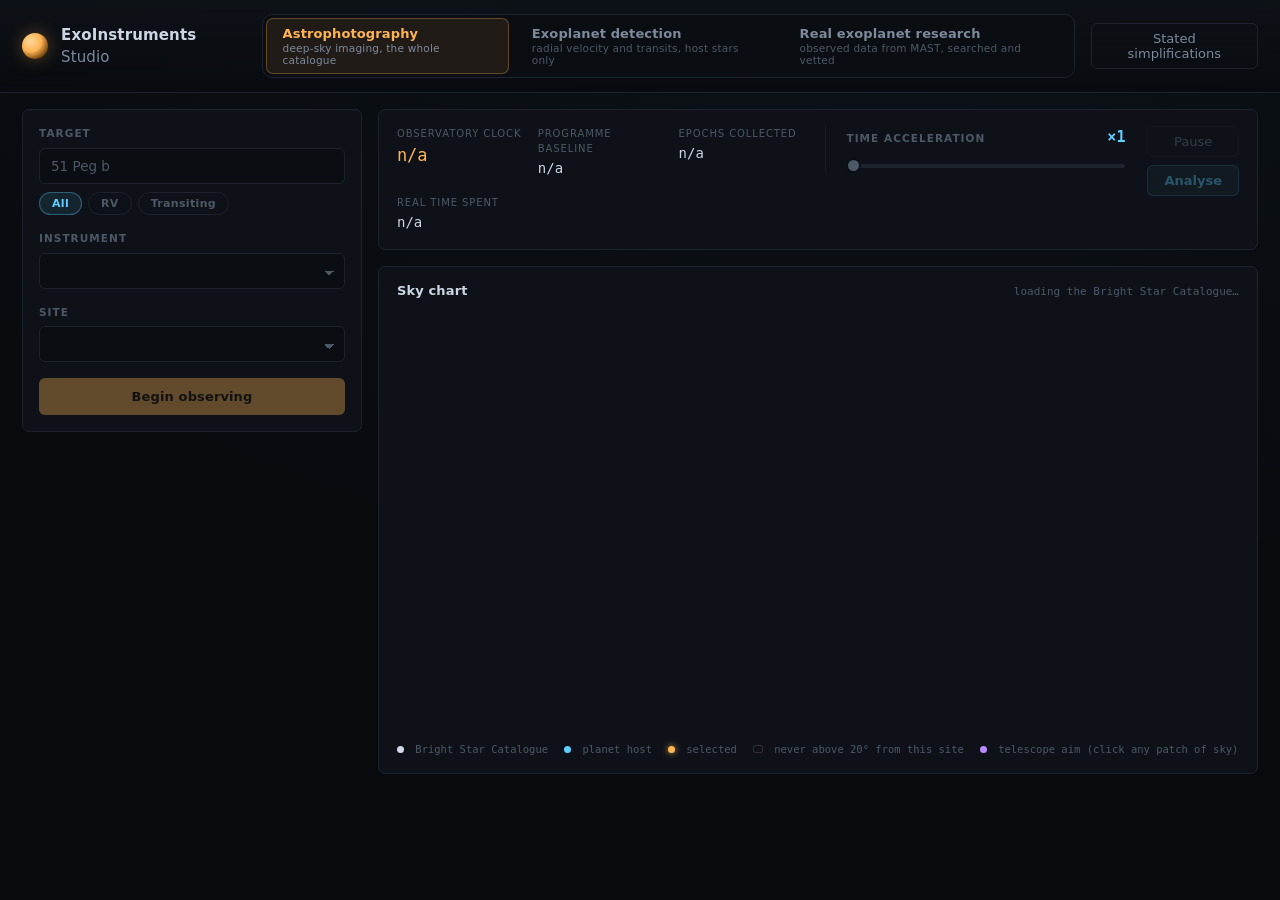
==== web/index.html @ 42507a97 "Let a person just look at a star, in two seconds, without searching it Looking at a light curve and " ====
<!doctype html>
<html lang="en">
<head>
<meta charset="utf-8">
<meta name="viewport" content="width=device-width, initial-scale=1">
<title>ExoInstruments Studio</title>
<link rel="stylesheet" href="style.css">
<link rel="icon" href="data:image/svg+xml,<svg xmlns='http://www.w3.org/2000/svg' viewBox='0 0 32 32'><text y='26' font-size='26'>🔭</text></svg>">
</head>
<body>

<header class="topbar">
  <div class="brand">
    <span class="mark"></span>
    <div>
      <h1>ExoInstruments <em>Studio</em></h1>
    </div>
  </div>
  <!-- The two things this studio does, promoted from an optgroup in a dropdown to the first
       choice on the page. They are not two views of one instrument list: they take different
       instruments, ask different questions of the sky, and want different things drawn on the
       map. Astrophotography is the landing mode. -->
  <nav class="modes" id="modeBar" role="tablist" aria-label="Studio mode">
    <button class="mode on" id="modeAstro" role="tab" aria-selected="true" data-mode="astro">
      <span class="mode-name">Astrophotography</span>
      <span class="mode-sub">deep-sky imaging, the whole catalogue</span>
    </button>
    <button class="mode" id="modeExo" role="tab" aria-selected="false" data-mode="exo">
      <span class="mode-name">Exoplanet detection</span>
      <span class="mode-sub">radial velocity and transits, host stars only</span>
    </button>
    <!-- THE ONE MODE THAT IS NOT A SIMULATION. The other two compute frames and curves from
         catalogue parameters; this one fetches what a telescope actually recorded and searches
         it. Nothing here is generated. -->
    <button class="mode" id="modeResearch" role="tab" aria-selected="false" data-mode="research">
      <span class="mode-name">Real exoplanet research</span>
      <span class="mode-sub">observed data from MAST, searched and vetted</span>
    </button>
  </nav>

  <button class="ghost" id="notesToggle">Stated simplifications</button>
</header>

<div id="notes" class="notes" hidden>
  <p class="notes-head">What this model does not claim</p>
  <ul id="notesList"></ul>
</div>

<main>

  <!-- ============================ setup column ============================ -->
  <aside class="panel setup">

    <section class="block">
      <label class="lbl" for="search">Target</label>
      <div class="searchwrap">
        <input id="search" type="search" placeholder="51 Peg b" autocomplete="off" spellcheck="false">
      </div>
      <div class="chips" id="targetChips" role="group" aria-label="Filter targets">
        <button class="chip on" data-filter="all">All</button>
        <button class="chip" data-filter="rv">RV</button>
        <button class="chip" data-filter="transit">Transiting</button>
      </div>
      <ul id="results" class="results"></ul>
      <p class="hint" id="resultCount"></p>
    </section>

    <section class="block" id="targetCard" hidden>
      <div class="tcard">
        <div class="tcard-head">
          <h2 id="tName">n/a</h2>
          <span class="pill" id="tStatus"></span>
        </div>
        <p class="tcard-sub" id="tSub"></p>
        <dl class="kv" id="tFacts"></dl>
      </div>
    </section>

    <section class="block">
      <label class="lbl" for="instrument">Instrument</label>
      <select id="instrument"></select>
      <p class="hint" id="instrumentHint"></p>
    </section>

    <section class="block" id="siteBlock">
      <label class="lbl" for="site">Site</label>
      <select id="site"></select>
    </section>

    <!-- The orbital half's answer to the site picker. It is a control panel rather than a list
         because an orbit is not one: every element below changes something visible in the frame,
         and the derived line under them says what. See Engine/Simulation/OrbitalPlatforms.cs. -->
    <section class="block spacecraft" id="spacecraftBlock" hidden>
      <div class="coolhead">
        <label class="lbl">Spacecraft</label>
        <output class="mono coolval" id="scName">n/a</output>
      </div>
      <div class="capgrid">
        <label>Altitude km<input id="scAlt" type="number" min="160" max="36000" step="5"></label>
        <label>Inclination °<input id="scInc" type="number" min="0" max="180" step="0.01"></label>
        <label>Node RA °<input id="scRaan" type="number" step="1"></label>
        <label>Phase °<input id="scPhase" type="number" step="1"></label>
      </div>
      <p class="hint mono" id="scDerived"></p>
      <p class="hint dim" id="scConstraints"></p>
      <p class="hint dim" id="scNote"></p>
    </section>

    <!-- RESEARCH SETUP. In the same column as the other two modes, because it is the same kind
         of thing: what to point at, and with what settings. The difference is only that the
         observation already happened and belongs to somebody else. -->
    <section class="block" id="rsSetup" hidden>
      <label class="lbl" for="rsLabel">Target</label>
      <div class="searchwrap">
        <input id="rsLabel" type="search" placeholder="a name for your record, e.g. WASP-18"
               autocomplete="off" spellcheck="false">
      </div>
      <div class="capgrid">
        <label>RA °<input id="rsRa" type="number" step="0.0001" placeholder="24.354"></label>
        <label>Dec °<input id="rsDec" type="number" step="0.0001" placeholder="-45.678"></label>
      </div>
      <p class="hint" id="rsTargetHint">Any position TESS observed at two minute cadence.</p>
      <div class="chips" id="rsPresets" role="group" aria-label="Load a preset">
        <button class="chip" data-preset="known">A known planet</button>
        <button class="chip" data-preset="long">Long period regime</button>
      </div>
    </section>

    <section class="block" id="rsSearchBlock" hidden>
      <label class="lbl">Search</label>
      <div class="capgrid">
        <label>Min period d<input id="rsMinP" type="number" step="0.1" value="0.5"></label>
        <label>Max period d<input id="rsMaxP" type="number" step="0.1" value="12"></label>
        <label>Detrend d<input id="rsWindow" type="number" step="0.05" value="0.75"></label>
        <label>SNR floor<input id="rsSnr" type="number" step="0.5" value="8"></label>
      </div>
      <p class="hint dim" id="rsSearchHint">
        The detrend window must stay well above any credible transit or it removes the signal.
      </p>
    </section>

    <!-- SWEEPING A FIELD is what actually finds something. One star at a time will not: the odds
         on any given star are small and the work is getting through enough of them, which is what
         the people who find these things actually do. -->
    <section class="block" id="rsSweepBlock" hidden>
      <label class="lbl">Or sweep a whole field</label>
      <div class="capgrid">
        <label>Radius °<input id="rsSwRadius" type="number" step="0.05" value="0.3"></label>
        <label>Min sectors<input id="rsSwSectors" type="number" step="1" value="10"></label>
        <label>Max stars<input id="rsSwLimit" type="number" step="5" value="40"></label>
      </div>
      <div class="chips" id="rsFieldPresets" role="group" aria-label="Good hunting fields">
        <button class="chip" data-field="cvz-south">Southern viewing zone</button>
        <button class="chip" data-field="cvz-north">Northern viewing zone</button>
      </div>
      <p class="hint dim" id="rsSweepHint">
        The continuous viewing zones are observed sector after sector, so a long period transit
        that shows once has somewhere to show. Most stars return nothing; that is the job.
      </p>
      <button id="rsSweep" class="primary">Sweep this field</button>
      <div id="rsSweepProgress" class="rsProgress" hidden></div>
    </section>

    <button id="rsRun" class="primary" hidden>Search real data</button>
    <p class="err" id="rsError" hidden></p>

    <button id="observe" class="primary" disabled>Begin observing</button>
    <p class="err" id="startError" hidden></p>

    <section class="block capturesetup" id="captureSetup" hidden>
      <label class="lbl">Astrograph capture</label>
      <div class="capgrid">
        <label>RA °<input id="capRa" type="number" step="0.0001" value="202.4696"></label>
        <label>Dec °<input id="capDec" type="number" step="0.0001" value="47.1952"></label>
        <label>Filter<select id="capFilter"></select></label>
        <label>Exposure s<input id="capExp" type="number" min="0.1" max="3600" step="1" value="60"></label>
        <label>Binning<select id="capBin">
          <option>1</option><option>2</option><option selected>4</option><option>8</option>
        </select></label>
        <label class="capcheck" id="trackWrap"><input id="capTrack" type="checkbox" checked> tracking mount</label>
      </div>
      <div class="coolrow" id="coolRow" hidden>
        <div class="coolhead">
          <label class="lbl" for="capTemp">Detector cooling</label>
          <output class="mono coolval" id="capTempOut">n/a</output>
        </div>
        <input id="capTemp" type="range" step="1">
        <p class="hint" id="coolHint"></p>
      </div>
      <div class="coolrow" id="zoomRow" hidden>
        <div class="coolhead">
          <label class="lbl" for="capZoom">Barlow</label>
          <output class="mono coolval" id="capZoomOut">n/a</output>
        </div>
        <input id="capZoom" type="range" min="1" max="4" step="0.05" value="1">
        <p class="hint" id="zoomHint"></p>
      </div>
      <button id="capture" class="primary">Capture</button>
      <p class="err" id="captureError" hidden></p>
    </section>
  </aside>

  <!-- ============================ run column ============================== -->
  <section class="run">

    <div class="panel clockbar" id="clockbar">
      <div class="clockmain">
        <div class="stat">
          <span class="stat-lbl">Observatory clock</span>
          <span class="stat-val big mono" id="clockDate">n/a</span>
        </div>
        <div class="stat">
          <span class="stat-lbl">Programme baseline</span>
          <span class="stat-val mono" id="baseline">n/a</span>
        </div>
        <div class="stat">
          <span class="stat-lbl">Epochs collected</span>
          <span class="stat-val mono" id="epochs">n/a</span>
        </div>
        <div class="stat">
          <span class="stat-lbl">Real time spent</span>
          <span class="stat-val mono" id="wall">n/a</span>
        </div>
      </div>

      <div class="warp">
        <div class="warp-head">
          <label class="lbl" for="warp">Time acceleration</label>
          <output class="warp-val mono" id="warpVal">×1</output>
        </div>
        <input id="warp" type="range" min="0" max="1000" value="0" disabled>
      </div>

      <div class="runctl">
        <button id="pause" class="ghost" disabled>Pause</button>
        <button id="analyse" class="accent" disabled>Analyse</button>
      </div>
    </div>

    <div class="panel chart" id="chartPanel">
      <div class="chart-head">
        <h3>Sky chart</h3>
        <span class="chart-note" id="chartNote">loading the Bright Star Catalogue…</span>
      </div>
      <div class="gaiabar" id="gaiaBar" hidden>
        <div class="gaiagroup">
          <label class="lbl">Magnitude</label>
          <div class="dualrange">
            <input id="magMin" type="range" min="-2" max="16" step="0.5" value="-2">
            <input id="magMax" type="range" min="-2" max="16" step="0.5" value="16">
          </div>
          <output class="mono gaiaout" id="magOut">V −2 to 16</output>
        </div>
        <div class="gaiagroup">
          <label class="lbl">Spectral class</label>
          <div class="chips" id="classChips"></div>
        </div>
        <span class="hint gaiastat mono" id="gaiaStat"></span>
      </div>
      <div class="skychart" id="skychart">
        <img id="gaiaLayer" alt="" hidden>
        <canvas id="chartStars"></canvas>
        <canvas id="chartOverlay"></canvas>
        <div class="chart-tip mono" id="chartTip" hidden></div>
        <div class="zoombadge mono" id="zoomBadge" hidden></div>
      </div>
      <div class="chart-legend mono">
        <span><i class="dot dot-star"></i> <span id="starLayerLabel">Bright Star Catalogue</span></span>
        <span id="hostKey"><i class="dot dot-host"></i> planet host</span>
        <span id="selKey"><i class="dot dot-sel"></i> selected</span>
        <span id="shadeKey"><i class="dot dot-shade"></i> never above 20° from this site</span>
        <span id="cvzKey" hidden><i class="dot dot-cvz"></i> continuous-viewing zone</span>
        <span><i class="dot dot-aim"></i> telescope aim (click any patch of sky)</span>
      </div>
    </div>

    <div class="panel chart" id="forecastPanel" hidden>
      <div class="chart-head">
        <h3>Observing forecast</h3>
        <span class="chart-note" id="forecastNote"></span>
      </div>
      <div class="fcwrap">
        <canvas id="forecast" data-h="380"></canvas>
        <div class="chart-tip mono" id="forecastTip" hidden></div>
      </div>
      <div class="fcrow">
        <span class="hint" id="forecastHint"></span>
        <span class="fcactions">
          <span class="fcscale" id="fcScale"></span>
          <button class="ghost" id="fcBest" hidden>Best window</button>
          <span class="pill fcstart" id="fcStartChip" hidden></span>
        </span>
      </div>
    </div>

    <!-- The orbital counterpart of the forecast, and a different shape because it answers a
         different question. A ground forecast is a continuous quantity over a night: how high,
         through how much air. In orbit a pointing is legal or it is not, so this is the run of
         yes/no over one revolution with the reason for each no. -->
    <div class="panel chart" id="orbitPanel" hidden>
      <div class="chart-head">
        <h3>Orbital visibility</h3>
        <span class="chart-note" id="orbitNote"></span>
      </div>
      <div class="orbitstrip" id="orbitStrip"></div>
      <div class="fcrow">
        <span class="hint" id="orbitHint"></span>
        <span class="orbitkey">
          <span><i class="ok"></i> observable</span>
          <span><i class="occ"></i> Earth</span>
          <span><i class="sun"></i> Sun</span>
          <span><i class="moon"></i> Moon</span>
        </span>
      </div>
    </div>

    <div class="panel sky" id="skyPanel" hidden>
      <div class="skystrip">
        <span class="skylight" id="skyLight"></span>
        <span class="skytext" id="skyText">n/a</span>
      </div>
      <div class="skynums mono">
        <span><i>alt</i> <b id="skyAlt">n/a</b></span>
        <span><i>airmass</i> <b id="skyX">n/a</b></span>
        <span><i>Sun</i> <b id="skySun">n/a</b></span>
        <span><i>moonlight</i> <b id="skyMoon">n/a</b></span>
      </div>
    </div>

    <div class="panel chart" id="capturePanel" hidden>
      <div class="chart-head">
        <h3 id="captureTitle">Astrograph frame</h3>
        <span class="chart-note" id="captureNote"></span>
      </div>
      <!-- The picture on this page has always been a display STRETCH, and the FITS is the data.
           That difference is the whole of "why does it look worse when I open it?", so it is a
           control rather than a footnote: the same stored pixels, shown between three different
           pairs of levels, with the levels printed underneath. -->
      <div class="stretchbar">
        <span class="lbl">Shown as</span>
        <div class="chips" id="stretchChips" role="group" aria-label="Display stretch">
          <button class="chip on" data-stretch="asinh">display stretch</button>
          <button class="chip" data-stretch="extended">linear, extended-source limits</button>
          <button class="chip" data-stretch="zscale">linear, zscale limits</button>
          <button class="chip" data-stretch="raw">linear, full range</button>
        </div>
      </div>
      <div class="capframe"><img id="captureImg" alt="captured frame"></div>
      <p class="hint" id="stretchNote"></p>
      <p class="hint" id="captureMeta"></p>
      <p class="hint" id="captureLinks"></p>
      <p class="hint dim" id="captureReport"></p>
      <!-- Data problems go ABOVE the file list, and are not dim. See app.js: a broken Gaia
           declination index was reported here for hours in grey, run together with six file
           paths, while every star field came out empty. -->
      <div id="captureDataWarnings" style="display:none"></div>
      <p class="hint dim" id="captureData"></p>
    </div>

    <!-- Bias, dark and flat, and the reduction that uses them. This endpoint has existed since
         the calibration work landed and nothing on the page called it, so the only way to take a
         bias was curl. The upload row is the more important half: every master built here comes
         out of the same model that wrote the light, so a reduction using them checks the
         arithmetic and nothing else. A master from a real camera breaks that circle. -->
    <div class="panel chart" id="calibrationPanel" hidden>
      <div class="chart-head">
        <h3>Calibration</h3>
        <span class="chart-note" id="calNote">bias, dark and flat for the frame above</span>
      </div>

      <div class="calrow">
        <button class="ghost calbtn" data-cal="Bias">Take bias</button>
        <button class="ghost calbtn" data-cal="Dark">Take dark</button>
        <button class="ghost calbtn" data-cal="Flat">Take flat</button>
        <label class="calcount">average <input id="calCount" type="number" min="1" max="256" step="1" value="16"> frames</label>
      </div>

      <table class="masters" id="masterTable" hidden>
        <thead>
          <tr><th></th><th>source</th><th>exp</th><th>mean ADU</th><th>RMS</th><th>use</th><th></th></tr>
        </thead>
        <tbody id="masterRows"></tbody>
      </table>

      <div class="calrow calupload">
        <span class="lbl">or load your own master</span>
        <select id="upKind">
          <option value="Bias">as bias</option>
          <option value="Dark">as dark</option>
          <option value="Flat">as flat</option>
        </select>
        <input id="upFile" type="file" accept=".fits,.fit,.fts,.FITS,.FIT,.FTS">
        <span class="hint dim" id="upHint">a real camera's flat carries dust and vignetting this model does not generate</span>
      </div>

      <p class="err" id="calError" hidden></p>
      <ul class="calnotes" id="calNotes"></ul>

      <div class="calrow">
        <button id="reduce" class="accent">Reduce and score</button>
        <span class="hint" id="reduceHint">recovers each injected star's magnitude and reports the residual</span>
      </div>
      <p class="hint" id="reduceOut"></p>
    </div>

    <!-- ================= REAL EXOPLANET RESEARCH ================= -->
    <!-- Ordinary result panels on the right, exactly as the other two modes lay them out. The
         page is not a different application in this mode, only a different question. -->
    <div class="panel chart" id="rsAboutPanel" hidden>
      <h2>Real exoplanet research</h2>
      <p class="hint">
        This searches <b>real observations</b>, not simulated ones. A light curve is fetched from
        MAST, detrended, searched with the same blind box least squares detector the simulator
        uses, vetted against the ways a transit can be something else, and checked against what is
        already known. Every run is kept, found or not, because the dataset is the point.
      </p>
      <p class="hint dim">
        The two minute targets have all been through the mission's own pipeline, so a search there
        mostly recovers what is already catalogued. What is genuinely under searched is long
        periods and single transits, which need three transits to be found and often only show one.
      </p>
    </div>

    <!-- LOOKING IS NOT SEARCHING. One star, one sector, drawn in a couple of seconds, so a light
         curve can be judged by eye before deciding whether it is worth a minute of searching. -->
    <div class="panel chart" id="rsLookPanel" hidden>
      <div class="chart-head">
        <h2>Look at a star</h2>
        <span class="hint" id="rsLookMeta">a TIC number, and its light curve</span>
      </div>
      <div class="row" id="rsLookForm">
        <input id="rsLookTic" type="text" inputmode="numeric" placeholder="TIC, e.g. 298663873">
        <input id="rsLookSector" type="number" placeholder="sector (optional)" min="1" max="200">
        <button id="rsLookGo" class="accent">Show the curve</button>
      </div>
      <div class="row" id="rsLookFlux" hidden>
        <button class="chip on" data-flux="unprocessed">Unprocessed, flattened</button>
        <button class="chip" data-flux="detrended">The provider's detrended flux</button>
      </div>
      <p class="hint" id="rsLookSectors"></p>
      <canvas id="rsLookCurve" data-h="260"></canvas>
      <p class="hint dim" id="rsLookNote"></p>
    </div>

    <div class="panel chart" id="rsCurvePanel" hidden>
      <div class="chart-head">
        <h2>Light curve</h2>
        <span class="hint" id="rsCurveMeta"></span>
      </div>
      <canvas id="rsCurve" data-h="220"></canvas>
      <p class="hint dim" id="rsCurveNote"></p>
    </div>

    <div class="panel chart" id="rsFoldPanel" hidden>
      <div class="chart-head">
        <h2>Folded on the candidate period</h2>
        <span class="hint" id="rsFoldMeta"></span>
      </div>
      <canvas id="rsFold" data-h="200"></canvas>
      <p class="hint dim">
        Every cycle laid on top of the others. A real transit stacks into one dip; a systematic
        does not.
      </p>
    </div>

    <!-- VISUAL INSPECTION. The step that makes a community submission worth more than a pipeline
         result: a person looks at the event and says what they think it is. TOI-2180 b was found
         exactly this way, by eye, in a single transit no algorithm triggered on. -->
    <div class="panel chart" id="rsInspectPanel" hidden>
      <div class="chart-head">
        <h2>Look at it yourself</h2>
        <span class="hint" id="rsInspectMeta"></span>
      </div>
      <div class="chips" id="rsEventChips" role="group" aria-label="Events found"></div>
      <canvas id="rsZoom" data-h="240"></canvas>
      <p class="hint dim" id="rsZoomNote"></p>

      <div class="rsVerdict">
        <label class="lbl">What do you think it is?</label>
        <div class="chips" id="rsVerdictChips" role="group" aria-label="Your verdict">
          <button class="chip" data-verdict="real">A real transit</button>
          <button class="chip" data-verdict="unsure">Not sure</button>
          <button class="chip" data-verdict="eclipsing-binary">Eclipsing binary</button>
          <button class="chip" data-verdict="systematic">Instrumental</button>
          <button class="chip" data-verdict="noise">Just noise</button>
        </div>
        <input id="rsReviewer" type="text" placeholder="your name, for the record">
        <textarea id="rsReviewNote" rows="2" placeholder="what made you decide that"></textarea>
        <button id="rsSaveReview" class="primary" disabled>Record my verdict</button>
        <p class="hint dim" id="rsReviewOut"></p>
      </div>
    </div>

    <div class="panel chart" id="rsSubmitPanel" hidden>
      <h2>Submit as a discovery</h2>
      <div id="rsReadiness"></div>
    </div>

    <div class="panel chart" id="rsResultPanel" hidden>
      <h2>Candidate</h2>
      <div id="rsResult"></div>
    </div>

    <div class="panel chart" id="rsSweepPanel" hidden>
      <div class="chart-head">
        <h2>Field sweep</h2>
        <span class="hint" id="rsSweepMeta"></span>
      </div>
      <div id="rsSweepFiltered" hidden></div>
      <div id="rsSweepList" class="researchRuns"></div>
      <p class="hint dim">
        Ranked by how much of your attention each deserves, not by how likely it is to be a planet.
        An isolated dip outranks a repeating one, because a repeating transit in a field the
        pipelines have swept is more likely already known than missed. Click one to open it.
      </p>
    </div>

    <!-- A <details> rather than a panel with a toggle bolted on: a sweep leaves one row per star,
         so this list is routinely hundreds long and is the last thing on the page anyone wants
         between them and the light curve. The element already knows how to fold, remembers
         nothing, and works from the keyboard, so the script only has to decide the first state. -->
    <details class="panel chart rsRunsFold" id="rsRunsPanel" hidden>
      <summary>
        <span class="rsCaret" aria-hidden="true"></span>
        <h2>Runs recorded</h2>
        <span class="hint dim" id="rsRunsCount"></span>
      </summary>

      <div class="rsRunsBar">
        <div class="chips" id="rsRunsFilter" role="group" aria-label="Which runs to show">
          <button class="chip on" data-filter="all">All</button>
          <button class="chip" data-filter="candidates">Candidates</button>
          <button class="chip" data-filter="events">Single events</button>
          <button class="chip" data-filter="reviewed">Reviewed</button>
        </div>
        <div class="rsRunsActions">
          <a class="ghost" id="rsExport" href="/api/research/export.csv" download>Export CSV</a>
          <button class="ghost" id="rsTrim">Trim curves</button>
          <button class="ghost rsDanger" id="rsClearNull">Clear empty runs</button>
          <button class="ghost rsDanger" id="rsClearAll">Clear all</button>
        </div>
      </div>
      <p class="hint dim" id="rsRunsOut" hidden></p>

      <div id="rsRuns" class="researchRuns"></div>
      <p class="hint dim">
        Kept whether or not anything was found: completeness cannot be measured from detections
        alone, which is what makes this a dataset rather than a list of hits. That argument is
        about the ROW, not the light curve stored beside it, which is two thirds of the bytes and
        has nothing on it for a run that found nothing. <b>Trim curves</b> drops those and keeps
        every run; <b>Clear</b> drops the runs themselves, and with them the record that those
        stars were ever searched. Export first.
      </p>
    </details>

    <div class="panel chart" id="seriesPanel" hidden>
      <div class="chart-head">
        <h3 id="seriesTitle">Radial velocity</h3>
        <span class="chart-note" id="seriesNote"></span>
      </div>
      <canvas id="series" data-h="270"></canvas>
    </div>

    <div class="panel chart" id="foldPanel" hidden>
      <div class="chart-head">
        <h3>Phase-folded on the recovered period</h3>
        <span class="chart-note" id="foldNote"></span>
      </div>
      <canvas id="fold" data-h="250"></canvas>
    </div>

    <div class="panel result" id="resultPanel" hidden>
      <div class="chart-head">
        <h3>Detection</h3>
        <span class="chart-note" id="resultNote"></span>
      </div>
      <div id="verdict"></div>
      <table class="signals">
        <thead>
          <tr><th></th><th>Period</th><th id="ampHead">Semi-amplitude</th><th>S/N</th><th>Verdict</th></tr>
        </thead>
        <tbody id="signalRows"></tbody>
      </table>
    </div>

  </section>
</main>

<script src="app.js"></script>
</body>
</html>
---- web/style.css ----
/* ExoInstruments Studio
   An observatory console, not a dashboard: dark, dense, tabular numbers, one warm accent
   for anything live (the red-light convention of a real observing floor). */

:root {
  --bg:        #080a0e;
  --bg-panel:  #0e1218;
  --bg-sunken: #0a0d12;
  --bg-hover:  #151b23;
  --line:      #1c232d;
  --line-soft: #141a22;

  --ink:       #ccd6e4;
  --ink-dim:   #7d8a9c;
  --ink-faint: #4d5867;

  --amber:     #ffb454;
  --cyan:      #5ecfff;
  --green:     #7ee787;
  --red:       #ff7b72;
  --violet:    #b98aff;

  --mono: ui-monospace, "SF Mono", "JetBrains Mono", Menlo, Consolas, monospace;
  --sans: -apple-system, BlinkMacSystemFont, "Inter", "Segoe UI", system-ui, sans-serif;

  --r: 7px;
}

* { box-sizing: border-box; }

/* Panels below set display:flex/grid, which would otherwise defeat the attribute. */
[hidden] { display: none !important; }

body {
  margin: 0;
  min-height: 100vh;
  background: var(--bg);
  color: var(--ink);
  font-family: var(--sans);
  font-size: 14px;
  line-height: 1.5;
  -webkit-font-smoothing: antialiased;
  /* A very faint field of stars, so the page does not read as a spreadsheet. */
  background-image:
    radial-gradient(1px 1px at 12% 22%, rgba(255,255,255,.20), transparent),
    radial-gradient(1px 1px at 78% 14%, rgba(255,255,255,.14), transparent),
    radial-gradient(1px 1px at 34% 71%, rgba(255,255,255,.10), transparent),
    radial-gradient(1px 1px at 63% 48%, rgba(255,255,255,.13), transparent),
    radial-gradient(1px 1px at 88% 82%, rgba(255,255,255,.09), transparent),
    radial-gradient(1200px 700px at 70% -10%, rgba(94,207,255,.045), transparent);
  background-attachment: fixed;
}

.mono { font-family: var(--mono); font-variant-numeric: tabular-nums; }

/* ------------------------------------------------------------------ topbar */

.topbar {
  display: flex; align-items: center; justify-content: space-between;
  gap: 16px;
  padding: 14px 22px;
  border-bottom: 1px solid var(--line);
  background: linear-gradient(180deg, rgba(14,18,24,.92), rgba(8,10,14,.72));
  backdrop-filter: blur(8px);
  position: sticky; top: 0; z-index: 20;
}

.brand { display: flex; align-items: center; gap: 13px; }

.brand .mark {
  width: 26px; height: 26px; border-radius: 50%;
  background: radial-gradient(circle at 34% 32%, #ffd79a, var(--amber) 42%, #6b3d05 78%, #1a0f02);
  box-shadow: 0 0 18px rgba(255,180,84,.32);
  flex: none;
}

.brand h1 {
  margin: 0; font-size: 15px; font-weight: 600; letter-spacing: .01em;
}
.brand h1 em { font-style: normal; color: var(--ink-dim); font-weight: 400; }

.sub { margin: 1px 0 0; font-size: 11.5px; color: var(--ink-faint); font-family: var(--mono); }

/* ------------------------------------------------------------------- notes */

.notes {
  margin: 0; padding: 14px 22px;
  background: var(--bg-sunken);
  border-bottom: 1px solid var(--line);
}
.notes-head { margin: 0 0 8px; font-size: 11px; text-transform: uppercase; letter-spacing: .09em; color: var(--amber); }
.notes ul { margin: 0; padding-left: 18px; color: var(--ink-dim); font-size: 12.5px; }
.notes li { margin-bottom: 5px; }

/* ------------------------------------------------------------------ layout */

main {
  display: grid;
  grid-template-columns: 340px minmax(0, 1fr);
  gap: 16px;
  padding: 16px 22px 40px;
  align-items: start;
  max-width: 1560px;
}

.panel {
  background: var(--bg-panel);
  border: 1px solid var(--line);
  border-radius: var(--r);
}

/* The setup column scrolls INSIDE ITSELF rather than making the page taller.
   Sticky alone was not enough: sticky only pins an element that FITS, and this column is
   taller than the viewport once the spacecraft controls are open, so it just scrolled off
   and the right column could not be reached until the left one had run out. Capping the
   height at the viewport and giving it its own overflow makes the two columns scroll
   independently, which is what the layout was always trying to express. */
.setup {
  padding: 16px;
  position: sticky;
  top: 76px;
  max-height: calc(100vh - 92px);
  overflow-y: auto;
  overscroll-behavior: contain;   /* reaching its end does not start scrolling the page */
  scrollbar-width: thin;
}
.run { display: flex; flex-direction: column; gap: 16px; min-width: 0; }

.block { margin-bottom: 16px; }

.lbl {
  display: block; margin-bottom: 6px;
  font-size: 10.5px; text-transform: uppercase; letter-spacing: .1em;
  color: var(--ink-faint); font-weight: 600;
}

.hint { margin: 6px 0 0; font-size: 11.5px; color: var(--ink-faint); line-height: 1.45; }

/* ------------------------------------------------------------------ inputs */

input[type=search], select {
  width: 100%;
  padding: 9px 11px;
  background: var(--bg-sunken);
  border: 1px solid var(--line);
  border-radius: 6px;
  color: var(--ink);
  font-family: var(--sans);
  font-size: 13.5px;
  outline: none;
  transition: border-color .13s, box-shadow .13s;
}
input[type=search]::placeholder { color: var(--ink-faint); }
input[type=search]:focus, select:focus {
  border-color: rgba(94,207,255,.55);
  box-shadow: 0 0 0 3px rgba(94,207,255,.10);
}
select { appearance: none; cursor: pointer;
  background-image: linear-gradient(45deg, transparent 50%, var(--ink-faint) 50%),
                    linear-gradient(135deg, var(--ink-faint) 50%, transparent 50%);
  background-position: calc(100% - 15px) 17px, calc(100% - 10px) 17px;
  background-size: 5px 5px, 5px 5px;
  background-repeat: no-repeat;
  padding-right: 30px;
}
select option { background: #0e1218; }

/* ------------------------------------------------------------------- chips */

.chips { display: flex; gap: 6px; margin-top: 8px; }
.chip {
  padding: 4px 12px; font-size: 11px; font-weight: 600;
  background: transparent; color: var(--ink-faint);
  border: 1px solid var(--line); border-radius: 20px;
  letter-spacing: .03em;
}
.chip:hover { color: var(--ink-dim); border-color: #2a3441; }
.chip.on {
  background: rgba(94,207,255,.10); color: var(--cyan);
  border-color: rgba(94,207,255,.34);
}
.chip:disabled { opacity: .3; cursor: not-allowed; }
/* Class chips carry the tint of the stars they switch on, so the control says which
   part of the sky it governs without a legend. */
.chip.gaiaclass { min-width: 30px; padding: 4px 8px; }
.chip.gaiaclass.on { background: color-mix(in srgb, var(--tint) 18%, transparent);
  color: var(--tint); border-color: color-mix(in srgb, var(--tint) 45%, transparent); }
.capmode-lbl { margin-top: 12px; }
#captureLinks a { color: var(--amber); text-decoration: none; border-bottom: 1px dotted rgba(255,180,84,.5); }
#captureLinks a:hover { border-bottom-style: solid; }
.dot-aim { background: var(--violet); }

/* ------------------------------------------------------------------ results */

.results { list-style: none; margin: 8px 0 0; padding: 0; max-height: 340px; overflow-y: auto; }
.results:empty { display: none; }

.results li {
  padding: 7px 10px; border-radius: 5px; cursor: pointer;
  display: flex; justify-content: space-between; align-items: baseline; gap: 8px;
  border: 1px solid transparent;
}
.results li:hover { background: var(--bg-hover); border-color: var(--line); }
.results li.on { background: rgba(94,207,255,.09); border-color: rgba(94,207,255,.32); }
.results .rname { font-size: 13px; }
.results .rmeta { font-family: var(--mono); font-size: 10.5px; color: var(--ink-faint); white-space: nowrap; }

/* --------------------------------------------------------------- target card */

.tcard { background: var(--bg-sunken); border: 1px solid var(--line); border-radius: 6px; padding: 12px; }
.tcard-head { display: flex; align-items: center; justify-content: space-between; gap: 8px; }
.tcard h2 { margin: 0; font-size: 16px; font-weight: 600; letter-spacing: .01em; }
.tcard-sub { margin: 2px 0 10px; font-size: 11.5px; color: var(--ink-faint); }

.pill {
  font-size: 9.5px; text-transform: uppercase; letter-spacing: .07em;
  padding: 2.5px 7px; border-radius: 20px; font-weight: 600; white-space: nowrap;
  background: rgba(126,231,135,.13); color: var(--green); border: 1px solid rgba(126,231,135,.26);
}

.kv { display: grid; grid-template-columns: auto 1fr; gap: 4px 12px; margin: 0; font-size: 12px; }
.kv dt { color: var(--ink-faint); }
.kv dd { margin: 0; font-family: var(--mono); text-align: right; font-variant-numeric: tabular-nums; }
.kv dd.hl { color: var(--amber); }

/* ----------------------------------------------------------------- buttons */

button {
  font-family: var(--sans); font-size: 13px; font-weight: 500;
  border-radius: 6px; cursor: pointer; transition: background .13s, border-color .13s, color .13s;
}
button:disabled { opacity: .35; cursor: not-allowed; }

.primary {
  width: 100%; padding: 11px;
  background: var(--amber); color: #1a1204;
  border: none; font-weight: 650; letter-spacing: .01em;
}
.primary:not(:disabled):hover { background: #ffc57a; }

.ghost {
  padding: 7px 14px; background: transparent; color: var(--ink-dim);
  border: 1px solid var(--line);
}
.ghost:not(:disabled):hover { background: var(--bg-hover); color: var(--ink); border-color: #2a3441; }

.accent {
  padding: 7px 16px; background: rgba(94,207,255,.12); color: var(--cyan);
  border: 1px solid rgba(94,207,255,.34); font-weight: 600;
}
.accent:not(:disabled):hover { background: rgba(94,207,255,.2); }

.err { margin: 10px 0 0; padding: 9px 11px; font-size: 12px;
  color: var(--red); background: rgba(255,123,114,.08);
  border: 1px solid rgba(255,123,114,.26); border-radius: 6px; }

/* --------------------------------------------------------------- clock bar */

.clockbar { padding: 16px 18px; display: grid; grid-template-columns: 1fr 300px auto; gap: 22px; align-items: start; }

.clockmain { display: grid; grid-template-columns: repeat(auto-fit, minmax(120px, 1fr)); gap: 16px; }

.stat { display: flex; flex-direction: column; gap: 2px; min-width: 0; }
.stat-lbl { font-size: 10px; text-transform: uppercase; letter-spacing: .09em; color: var(--ink-faint); }
.stat-val { font-size: 14px; font-variant-numeric: tabular-nums; }
.stat-val.big { font-size: 17px; color: var(--amber); letter-spacing: -.01em; }

.warp { border-left: 1px solid var(--line-soft); padding-left: 20px; }
.warp-head { display: flex; align-items: baseline; justify-content: space-between; }
.warp-val { font-size: 15px; color: var(--cyan); font-weight: 600; }
.warp-hint { margin-top: 8px; }

input[type=range] {
  width: 100%; margin: 8px 0 0; appearance: none; background: transparent; cursor: pointer;
}
input[type=range]::-webkit-slider-runnable-track {
  height: 4px; border-radius: 3px;
  background: linear-gradient(90deg, rgba(94,207,255,.55), rgba(185,138,255,.5));
}
input[type=range]::-webkit-slider-thumb {
  appearance: none; width: 15px; height: 15px; margin-top: -5.5px;
  border-radius: 50%; background: var(--cyan); border: 2px solid #0b1017;
  box-shadow: 0 0 10px rgba(94,207,255,.5);
}
input[type=range]:disabled::-webkit-slider-runnable-track { background: var(--line); }
input[type=range]:disabled::-webkit-slider-thumb { background: var(--ink-faint); box-shadow: none; }

.runctl { display: flex; flex-direction: column; gap: 8px; }

/* -------------------------------------------------------------------- sky */

.sky { padding: 12px 18px; display: flex; align-items: center; justify-content: space-between; gap: 20px; flex-wrap: wrap; }
.skystrip { display: flex; align-items: center; gap: 10px; }

.skylight { width: 9px; height: 9px; border-radius: 50%; background: var(--ink-faint); flex: none; }
.skylight.open { background: var(--green); box-shadow: 0 0 10px rgba(126,231,135,.65); }
.skylight.shut { background: var(--ink-faint); }

.skytext { font-size: 12.5px; color: var(--ink-dim); }
.skytext.open { color: var(--green); }

.skynums { display: flex; gap: 20px; font-size: 12px; }
.skynums i { font-style: normal; color: var(--ink-faint); margin-right: 5px; }
.skynums b { font-weight: 500; }

/* ---------------------------------------------------------------- forecast */

.fcwrap { position: relative; }
#forecast { cursor: pointer; }
.fcrow { display: flex; align-items: center; justify-content: space-between; gap: 12px; margin-top: 8px; flex-wrap: wrap; }
.fcactions { display: flex; align-items: center; gap: 10px; }
.coolrow { margin-top: 12px; }
.coolhead { display: flex; align-items: baseline; justify-content: space-between; }
.coolval { font-size: 12.5px; color: var(--cyan); }
.fcscale { display: inline-flex; align-items: center; gap: 6px; font-size: 10px; color: var(--ink-faint); font-family: var(--mono); }
.fcscale i { display: inline-block; width: 84px; height: 8px; border-radius: 2px; font-style: normal; }
.fcstart { background: rgba(255,180,84,.13); color: var(--amber); border-color: rgba(255,180,84,.3); cursor: pointer; }

/* ------------------------------------------------------------------ charts */

.chart { padding: 14px 18px 16px; }
.chart-head { display: flex; align-items: baseline; justify-content: space-between; gap: 14px; margin-bottom: 10px; }
.chart-head h3 { margin: 0; font-size: 13px; font-weight: 600; letter-spacing: .01em; }
.chart-note { font-family: var(--mono); font-size: 11px; color: var(--ink-faint); text-align: right; }
canvas { display: block; width: 100%; }

/* --------------------------------------------------------------- sky chart */

.skychart {
  position: relative;
  width: 100%;
  aspect-ratio: 2 / 1;     /* Hammer-Aitoff's own proportions */
  min-height: 220px;
}
.skychart canvas, .skychart img {
  position: absolute; inset: 0;
  width: 100%; height: 100%;
}
/* The rendered Gaia layer sits under both canvases and is never interactive:
   pointing goes through the cone search, not through the image. */
#gaiaLayer {
  pointer-events: none; object-fit: fill;
  /* Pulled down a little so the graticule, the host markers and the aim reticle drawn
     over it stay readable against seven million stars. */
  filter: brightness(.82);
}

.gaiabar {
  display: flex; align-items: flex-end; gap: 22px; flex-wrap: wrap;
  padding: 10px 12px; margin-bottom: 10px;
  background: var(--bg-sunken); border: 1px solid var(--line); border-radius: 6px;
}
.gaiagroup { display: flex; flex-direction: column; gap: 2px; }
.gaiagroup .lbl { margin-bottom: 2px; }
.gaiagroup .chips { margin-top: 2px; }
.gaiaout { font-size: 11.5px; color: var(--cyan); }
.gaiastat { margin: 0 0 2px auto; text-align: right; }

/* Two thumbs over one track: the pair reads as a band rather than as two controls. */
.dualrange { position: relative; width: 230px; height: 18px; }
.dualrange input[type=range] {
  position: absolute; left: 0; top: 0; width: 100%; margin: 0;
  pointer-events: none; background: transparent;
}
.dualrange input[type=range]::-webkit-slider-runnable-track {
  height: 3px; margin-top: 7px; border-radius: 2px; background: var(--line);
}
.dualrange input[type=range]::-webkit-slider-thumb { pointer-events: auto; }
.dualrange input#magMax::-webkit-slider-runnable-track { background: transparent; }
#chartOverlay { cursor: grab; }
#chartOverlay.hover { cursor: pointer; }
#chartOverlay.grabbing { cursor: grabbing; }
.skychart { overflow: hidden; border-radius: 4px; }
.zoombadge {
  position: absolute; right: 8px; top: 8px; z-index: 5;
  padding: 3px 8px; border-radius: 4px; font-size: 10.5px;
  background: rgba(10,13,18,.85); border: 1px solid var(--line); color: var(--ink-dim);
}

.chart-tip {
  position: absolute;
  pointer-events: none;
  background: rgba(10,13,18,.94);
  border: 1px solid rgba(94,207,255,.35);
  border-radius: 5px;
  padding: 5px 9px;
  font-size: 11px;
  color: var(--ink);
  white-space: nowrap;
  z-index: 5;
  box-shadow: 0 3px 14px rgba(0,0,0,.5);
}
.chart-tip .tipsub { color: var(--ink-faint); }

.chart-legend {
  display: flex; flex-wrap: wrap; gap: 16px;
  margin-top: 10px;
  font-size: 10.5px; color: var(--ink-faint);
}
.chart-legend .dot {
  display: inline-block; width: 7px; height: 7px; border-radius: 50%;
  margin-right: 5px; vertical-align: 0;
}
.dot-star  { background: #cfd8e6; }
.dot-host  { background: var(--cyan); }
.dot-sel   { background: var(--amber); box-shadow: 0 0 6px rgba(255,180,84,.8); }
.dot-shade { background: transparent; border: 1px solid #3a2b33; border-radius: 2px !important; width: 10px !important; height: 8px !important; }
.dot-cvz { background: transparent; border: 1px dashed rgba(126,231,135,.7); border-radius: 50% !important; width: 9px !important; height: 9px !important; }

/* ----------------------------------------------------------------- results */

.result { padding: 14px 18px 18px; }

#verdict { margin-bottom: 14px; }

.verdict-box {
  padding: 12px 14px; border-radius: 6px; display: grid;
  grid-template-columns: repeat(auto-fit, minmax(150px, 1fr)); gap: 14px;
  background: rgba(126,231,135,.06); border: 1px solid rgba(126,231,135,.24);
}
.verdict-box.miss { background: rgba(255,180,84,.06); border-color: rgba(255,180,84,.24); }

.vcell { display: flex; flex-direction: column; gap: 3px; }
.vcell .vlbl { font-size: 10px; text-transform: uppercase; letter-spacing: .08em; color: var(--ink-faint); }
.vcell .vval { font-family: var(--mono); font-size: 15px; font-variant-numeric: tabular-nums; }
.vcell .vsub { font-family: var(--mono); font-size: 10.5px; color: var(--ink-dim); }
.vcell .vval.good { color: var(--green); }

table.signals { width: 100%; border-collapse: collapse; font-size: 12.5px; }
table.signals th {
  text-align: right; padding: 6px 10px; font-size: 10px; font-weight: 600;
  text-transform: uppercase; letter-spacing: .08em; color: var(--ink-faint);
  border-bottom: 1px solid var(--line);
}
table.signals th:first-child, table.signals td:first-child { text-align: left; width: 34px; }
table.signals th:last-child, table.signals td:last-child { text-align: left; }
table.signals td {
  padding: 8px 10px; text-align: right;
  font-family: var(--mono); font-variant-numeric: tabular-nums;
  border-bottom: 1px solid var(--line-soft);
}
table.signals tr:last-child td { border-bottom: none; }
table.signals .idx { color: var(--ink-faint); }
table.signals tr.hit td { color: var(--ink); }
table.signals tr.miss td { color: var(--ink-faint); }

.tag {
  font-family: var(--sans); font-size: 10px; padding: 2px 7px; border-radius: 4px;
  text-transform: uppercase; letter-spacing: .06em; font-weight: 600;
}
.tag.detected { background: rgba(126,231,135,.13); color: var(--green); }
.tag.alias    { background: rgba(255,180,84,.13); color: var(--amber); }
.tag.below    { background: rgba(125,138,156,.12); color: var(--ink-faint); }

/* ----------------------------------------------------------------- capture */

.capgrid { display: grid; grid-template-columns: 1fr 1fr; gap: 8px; margin-bottom: 10px; }
.capgrid label {
  display: flex; flex-direction: column; gap: 3px;
  font-size: 10.5px; text-transform: uppercase; letter-spacing: .07em;
  color: var(--ink-faint); font-weight: 600;
  /* A grid item's min-width defaults to auto, which resolves to its content's min-content
     width. For a number input that is the browser's ~20-character intrinsic size, wider than
     the 1fr track this column actually gets, so the second column (Dec, Exposure) pushed out
     past the panel instead of shrinking. */
  min-width: 0;
}
.capgrid input[type=number], .capgrid select {
  padding: 7px 9px; background: var(--bg-sunken); border: 1px solid var(--line);
  border-radius: 6px; color: var(--ink); font-family: var(--mono); font-size: 12.5px;
  /* Same cause one level down: the control has to be told to take the track rather than its
     own intrinsic size. box-sizing: border-box (set globally) keeps padding and border inside. */
  width: 100%; min-width: 0;
}
.capgrid .capcheck {
  flex-direction: row; align-items: center; gap: 7px;
  text-transform: none; letter-spacing: 0; font-size: 12px; color: var(--ink-dim);
  grid-column: span 2;
}
.presets { display: flex; flex-wrap: wrap; gap: 6px; margin-bottom: 10px; }
.presets .chip { font-family: var(--mono); }

.capframe {
  background: #000; border: 1px solid var(--line); border-radius: 6px;
  display: flex; align-items: center; justify-content: center; min-height: 200px;
}
.capframe img { max-width: 100%; height: auto; display: block; image-rendering: auto; }
.capframe img:not([src]) { display: none; }

/* ------------------------------------------------------------------ narrow */

@media (max-width: 1080px) {
  main { grid-template-columns: 1fr; }
  /* One column, so the two stack and the page's own scroll is the right one. The cap and
     the inner overflow have to go with the sticky, or the setup panel would become a short
     scrolling box with the whole page scrolling under it. */
  .setup { position: static; max-height: none; overflow-y: visible; }
  .clockbar { grid-template-columns: 1fr; }
  .warp { border-left: none; padding-left: 0; border-top: 1px solid var(--line-soft); padding-top: 14px; }
  .runctl { flex-direction: row; }
}

::-webkit-scrollbar { width: 9px; height: 9px; }
::-webkit-scrollbar-track { background: transparent; }
::-webkit-scrollbar-thumb { background: #202834; border-radius: 5px; }
::-webkit-scrollbar-thumb:hover { background: #2c3644; }

/* A data problem the server detected. Deliberately not .dim: the one time this mattered, the
   message was rendered in grey inline with six file paths and nobody saw it for hours. */
.dataWarning {
  margin: 0 0 6px 0;
  padding: 8px 10px;
  border-left: 3px solid var(--warn, #e0a030);
  background: rgba(224, 160, 48, 0.08);
  color: var(--warn, #e0a030);
  font-size: 12px;
  line-height: 1.45;
}

/* ---------------------------------------------------------------- spacecraft */
/* The orbital half. Elements the observer sets, then what follows from them, then
   the constraint model Core published and they cannot change. */

.spacecraft .capgrid { margin-bottom: 6px; }
.spacecraft .hint { margin: 2px 0; }
#scDerived { color: var(--cyan); font-size: 11.5px; }

/* One revolution, left to right, coloured by what is blocking the pointing. A strip
   rather than a plot because the quantity is not continuous: a pointing is legal or
   it is not, and the interesting information is which constraint said no. */
.orbitstrip {
  display: flex;
  height: 42px;
  gap: 1px;
  border-radius: var(--r);
  overflow: hidden;
  background: var(--bg-sunken);
  margin: 6px 0 8px;
}
.orbitstrip span { flex: 1 1 0; min-width: 0; }
.orbitstrip span.ok   { background: var(--green); }
.orbitstrip span.occ  { background: #2b3543; }
.orbitstrip span.sun  { background: var(--amber); }
.orbitstrip span.moon { background: var(--violet); }
.orbitstrip span.limb { background: #6b5a3a; }

.orbitkey { display: inline-flex; gap: 12px; font-size: 10px; color: var(--ink-faint); font-family: var(--mono); }
.orbitkey i { display: inline-block; width: 9px; height: 9px; border-radius: 2px; vertical-align: -1px; margin-right: 3px; }
.orbitkey i.ok   { background: var(--green); }
.orbitkey i.occ  { background: #2b3543; }
.orbitkey i.sun  { background: var(--amber); }
.orbitkey i.moon { background: var(--violet); }

/* -------------------------------------------------------------------- modes */
/* The first choice on the page, and the only control that changes what the other
   controls are. Sized to read as a pair of destinations rather than as a toggle. */

.modes {
  display: flex; gap: 6px;
  padding: 3px;
  background: var(--bg-sunken);
  border: 1px solid var(--line);
  border-radius: calc(var(--r) + 3px);
}

.modes .mode {
  display: flex; flex-direction: column; gap: 1px;
  padding: 7px 16px;
  background: transparent; border: 1px solid transparent;
  border-radius: var(--r);
  text-align: left; cursor: pointer;
  transition: background .12s, border-color .12s;
}

.modes .mode:hover { background: var(--bg-hover); }

.modes .mode .mode-name {
  font-size: 13px; font-weight: 650; letter-spacing: .01em;
  color: var(--ink-dim);
}
.modes .mode .mode-sub {
  font-size: 10.5px; color: var(--ink-faint); letter-spacing: .02em;
}

.modes .mode.on {
  background: rgba(255,180,84,.09);
  border-color: rgba(255,180,84,.30);
}
.modes .mode.on .mode-name { color: var(--amber); }
.modes .mode.on .mode-sub  { color: var(--ink-dim); }

@media (max-width: 1100px) {
  .modes .mode .mode-sub { display: none; }
}

/* -------------------------------------------------------------- calibration */

.calrow {
  display: flex; align-items: center; flex-wrap: wrap; gap: 9px;
  margin-top: 11px;
}

.calrow .lbl {
  font-size: 11px; text-transform: uppercase; letter-spacing: .06em;
  color: var(--ink-faint);
}

.calcount {
  display: flex; align-items: center; gap: 6px;
  font-size: 11.5px; color: var(--ink-faint);
}
.calcount input {
  width: 58px; padding: 5px 7px;
  background: var(--bg-sunken); color: var(--ink);
  border: 1px solid var(--line); border-radius: 5px;
  font-family: var(--mono); font-size: 12px;
}

.calupload {
  padding-top: 11px; margin-top: 13px;
  border-top: 1px solid var(--line-soft);
}
.calupload select {
  padding: 5px 8px; font-size: 12px;
  background: var(--bg-sunken); color: var(--ink);
  border: 1px solid var(--line); border-radius: 5px;
}
.calupload input[type=file] { font-size: 11.5px; color: var(--ink-dim); max-width: 260px; }
.calupload input[type=file]::file-selector-button {
  padding: 5px 11px; margin-right: 9px;
  background: transparent; color: var(--ink-dim);
  border: 1px solid var(--line); border-radius: 5px;
  font: inherit; font-size: 11.5px; cursor: pointer;
}
.calupload input[type=file]::file-selector-button:hover {
  background: var(--bg-hover); color: var(--ink); border-color: #2a3441;
}

.masters {
  width: 100%; margin-top: 12px;
  border-collapse: collapse;
  font-size: 12px;
}
.masters th {
  padding: 5px 9px; text-align: left;
  font-size: 10px; font-weight: 600; text-transform: uppercase; letter-spacing: .07em;
  color: var(--ink-faint); border-bottom: 1px solid var(--line);
}
.masters td {
  padding: 6px 9px; border-bottom: 1px solid var(--line-soft);
  color: var(--ink-dim);
}
.masters td.mkind { color: var(--ink); font-weight: 600; }
.masters td.mono, .masters td .mono { font-family: var(--mono); }
.masters a { color: var(--amber); text-decoration: none; border-bottom: 1px dotted rgba(255,180,84,.5); }
.masters a:hover { border-bottom-style: solid; }

/* Notes are where the value is: each one is a way a master can be wrong while the
   arithmetic still succeeds. Warnings are not dim. */
.calnotes { list-style: none; margin: 12px 0 0; padding: 0; }
.calnotes:empty { display: none; }
.calnotes li {
  position: relative;
  padding: 4px 0 4px 15px;
  font-size: 11.5px; line-height: 1.5;
  color: var(--ink-faint);
}
.calnotes li::before {
  content: ""; position: absolute; left: 3px; top: 11px;
  width: 3px; height: 3px; border-radius: 50%;
  background: var(--ink-faint);
}
.calnotes li.warn { color: var(--amber); }
.calnotes li.warn::before { background: var(--amber); }

#reduceOut { font-family: var(--mono); font-size: 11.5px; color: var(--ink-dim); }

/* ------------------------------------------------------------------ stretch */
/* The picture is a display choice, so the choice is visible above the picture. */

.stretchbar {
  display: flex; align-items: center; gap: 11px;
  margin: 2px 0 10px;
}
.stretchbar .lbl {
  font-size: 10px; text-transform: uppercase; letter-spacing: .07em;
  color: var(--ink-faint); white-space: nowrap;
}
.stretchbar .chips { display: flex; gap: 6px; flex-wrap: wrap; }
#stretchNote { font-size: 11.5px; line-height: 1.55; color: var(--ink-faint); }


/* The deep sky data report: one chip per file rather than a paragraph of paths. The full path
   is on the title attribute, because it matters when something is missing and never otherwise. */
.dataItem {
  display: inline-block;
  margin: 0 0.9em 0.15em 0;
  white-space: nowrap;
}
.dataItem b {
  font-weight: 600;
  opacity: 0.75;
}
.dataItem b::after { content: ':'; }

/* ===================== REAL EXOPLANET RESEARCH ===================== */
/* Research shares the two column layout with the other modes, so there is no grid override
   here: only the blocks inside those columns change. */
#rsSetup .capgrid, #rsSearchBlock .capgrid { margin-bottom: 8px; }
.rsBlock h3 { margin: 1rem 0 0.4rem; font-size: 0.92em; }
.rsBlock { margin: 0 0 1.2rem; }
.rsBlock h4 { margin: 0 0 0.5rem; font-size: 0.95em; }
.rsRow { display: flex; gap: 0.8rem; padding: 0.22rem 0; align-items: baseline; flex-wrap: wrap; }
.rsLabel { min-width: 11rem; opacity: 0.7; font-size: 0.88em; }
.rsValue { font-variant-numeric: tabular-nums; font-weight: 600; }
.rsNote { opacity: 0.6; font-size: 0.82em; }
.rsPass { color: #6bbf8a; }
.rsWarn { color: #d8a657; }
.rsConcerns, .rsKnown { margin: 0.5rem 0 0; padding-left: 1.1rem; line-height: 1.5; font-size: 0.88em; }
.rsConcerns li { margin-bottom: 0.4rem; }
.rsKnown li { margin-bottom: 0.6rem; }
.rsCaveat {
  margin: 1rem 0; padding: 0.75rem 0.9rem;
  border-left: 3px solid #d8a657; opacity: 0.85; font-size: 0.88em; line-height: 1.5;
}
/* The run list folds away. The default triangle is replaced because it sits on the baseline of
   a heading it is twice too small for, and because it has to point the same way in both states
   without the browser deciding. */
.rsRunsFold > summary {
  display: flex; align-items: baseline; gap: 9px;
  cursor: pointer; list-style: none; user-select: none;
}
.rsRunsFold > summary::-webkit-details-marker { display: none; }
.rsRunsFold > summary h2 { margin: 0; }
.rsRunsFold > summary:hover .rsCaret { border-left-color: var(--ink); }
.rsCaret {
  flex: none; width: 0; height: 0; align-self: center;
  border-left: 5px solid var(--ink-faint);
  border-top: 4px solid transparent; border-bottom: 4px solid transparent;
  transition: transform .12s ease;
}
.rsRunsFold[open] > summary .rsCaret { transform: rotate(90deg); }
.rsRunsFold[open] > summary { margin-bottom: 10px; }

.rsRunsBar {
  display: flex; align-items: center; justify-content: space-between;
  gap: 14px; flex-wrap: wrap; margin-bottom: 10px;
}
.rsRunsBar .chips { margin-top: 0; }
.rsRunsActions { display: flex; align-items: center; gap: 6px; flex-wrap: wrap; }
.rsRunsActions .ghost { padding: 5px 11px; font-size: 11px; }
/* The two controls that destroy something are marked as such, and only once they are hovered do
   they go fully red: a row of red buttons reads as an error state, not as a set of choices. */
.rsDanger { color: var(--ink-faint); }
.rsDanger:not(:disabled):hover {
  background: rgba(226,110,110,.12); color: #e26e6e; border-color: rgba(226,110,110,.4);
}
#rsRunsOut { margin: 0 0 10px; }

.researchRuns { display: flex; flex-direction: column; gap: 0.35rem; }
/* Two shapes, one row. The sweep list IS the anchor, because a swept star has nothing to do but
   open; a recorded run wraps one, because it also carries a control that removes it, and a button
   inside an anchor is not a thing. Both get the same rule, and the wrapper hands the layout down
   to the anchor inside it. */
.rsRun {
  display: flex; gap: 1rem; align-items: baseline; text-decoration: none;
  padding: 0.45rem 0.7rem; border-left: 3px solid transparent; font-size: 0.87em;
  /* Without an explicit colour these anchors fall back to the browser's blue,
     which is close to unreadable against the panel. */
  color: var(--ink);
}
.rsRun > a {
  display: flex; gap: 1rem; align-items: baseline; flex: 1; min-width: 0;
  text-decoration: none; color: inherit;
}
.rsRun:hover { background: var(--bg-hover); }
.rsRun.hit { border-left-color: #6bbf8a; }
.rsRun.null { border-left-color: #55606b; }
.rsRun.hit span { color: var(--green); }
.rsRun.null span { color: var(--ink-dim); }
.rsRun b { min-width: 10rem; color: var(--ink); }
.rsRun time { margin-left: auto; color: var(--ink-dim); font-variant-numeric: tabular-nums; }
/* The element is in these two selectors only to outweigh the .rsRun.hit span rule above, which
   would otherwise paint every span in a candidate row green, these included. */
.rsRun span.rsVerdictTag { color: var(--amber); }
.rsRun span.rsTrimmed { color: var(--ink-faint); font-style: italic; }
/* Revealed on hover of its own row, so a list of three hundred is not also a list of three
   hundred delete buttons. Kept in the layout at all times so nothing shifts when it appears. */
.rsDrop {
  flex: none; padding: 0 6px; line-height: 1.4; font-size: 13px;
  background: transparent; border: 1px solid transparent; color: var(--ink-faint);
  visibility: hidden;
}
.rsRun:hover .rsDrop, .rsDrop:focus-visible { visibility: visible; }
.rsDrop:hover { color: #e26e6e; border-color: rgba(226,110,110,.4); }

/* Visual inspection: the step where a person, not the pipeline, decides. */
.rsVerdict { margin-top: 14px; display: flex; flex-direction: column; gap: 8px; align-items: flex-start; }
.rsVerdict input, .rsVerdict textarea { width: 100%; max-width: 34rem; }
#rsEventChips { margin-bottom: 10px; }

/* Sweep progress, in the setup column under its button. */
.rsProgress { margin-top: 10px; font-size: 0.85em; opacity: 0.8; line-height: 1.4; }

/* The sector list under the quick look chart. Each is a link because clicking one is how you
   check whether a dip repeats: a real signal shows in more than one sector, an artefact does not. */
#rsLookSectors a { display: inline; margin-right: .45rem; text-decoration: none; opacity: .65;
                   color: inherit; background: none; border: 0; padding: 0; }
#rsLookSectors a:hover { opacity: 1; }
#rsLookSectors a.on { opacity: 1; font-weight: 600; text-decoration: underline; }
#rsLookForm input { min-width: 0; flex: 1 1 8rem; }
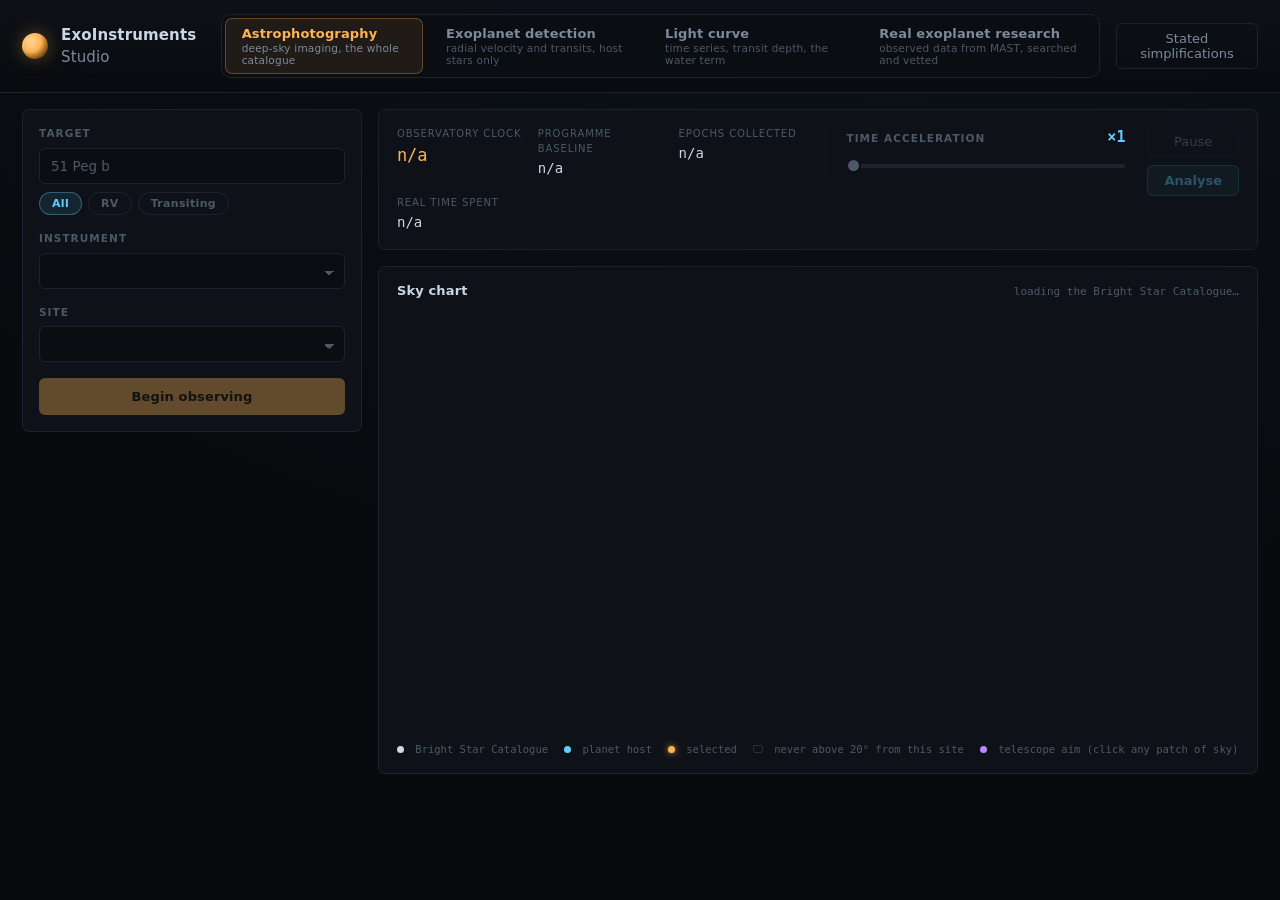
==== commit abe349d8: "Commit the accumulated work so a result can name a commit This is a snapshot, not a curated history," ====
--- a/web/index.html
+++ b/web/index.html
@@ -32,6 +32,15 @@
     <!-- THE ONE MODE THAT IS NOT A SIMULATION. The other two compute frames and curves from
          catalogue parameters; this one fetches what a telescope actually recorded and searches
          it. Nothing here is generated. -->
+    <!-- THE MODE THAT MEASURES ACROSS TIME. The other three answer a question about one frame or
+         about one archive record; this one takes a batch of frames at a regular interval, reduces
+         each as it goes, and fits a depth out of the ratio. It is where the photometric sequence
+         belongs - a transit is not a picture - and it is where the water term becomes a number an
+         observer can act on rather than a curve to look at. -->
+    <button class="mode" id="modeLc" role="tab" aria-selected="false" data-mode="lc">
+      <span class="mode-name">Light curve</span>
+      <span class="mode-sub">time series, transit depth, the water term</span>
+    </button>
     <button class="mode" id="modeResearch" role="tab" aria-selected="false" data-mode="research">
       <span class="mode-name">Real exoplanet research</span>
       <span class="mode-sub">observed data from MAST, searched and vetted</span>
@@ -166,6 +175,158 @@
 
     <button id="observe" class="primary" disabled>Begin observing</button>
     <p class="err" id="startError" hidden></p>
+
+
+<!-- ==================== light curve: the chain, in order ==================== -->
+    <!--
+      FIVE STEPS, AND THEY ARE NOT DECORATION. This is the protocol that produces every
+      water-vapour number this project has published, and until now two of its five steps were
+      reachable only from a shell:
+
+        1  define the instrument          POST /api/instruments/custom   - no form existed
+        2  find a host star in the field  the photometry `matches` array - never surfaced here
+        3  run a sequence through water   POST /api/sequences            - reachable
+        4  inject a transit into it       the same call                  - reachable
+        5  fit the depth back out         /api/sequences/{id}/depth      - did not exist
+
+      A measurement that only exists as a tools/ script is not delivered. All five are here.
+    -->
+    <section class="block" id="lcChainBlock" hidden>
+      <label class="lbl">The measurement, in five steps<span class="q" tabindex="0" data-tip="This is the protocol behind every water-vapour number in this project. Until now two of its five steps could only be run from a shell: defining an instrument, and fitting the depth back out of the frames.">?</span></label>
+      <ol class="lcchain" id="lcChain">
+        <li data-step="1"><b>Instrument</b><span>pick one, or define your own</span></li>
+        <li data-step="2"><b>Field and host</b><span>a probe frame, then a real star</span></li>
+        <li data-step="3"><b>Predict</b><span>what the water will cost this pair</span></li>
+        <li data-step="4"><b>Run</b><span>frames at a regular interval</span></li>
+        <li data-step="5"><b>Fit</b><span>the depth, and the bias on it</span></li>
+      </ol>
+      <p class="hint dim" id="lcChainHint">Steps 1 and 3 answer in seconds. Steps 2 and 4 take pictures.</p>
+    </section>
+
+<!-- ==================== define an instrument (task C) ==================== -->
+    <!--
+      THE API HAS ALWAYS ACCEPTED THIS AND NOTHING IN THE BROWSER CALLED IT.
+      `grep -c "instruments/custom" web/app.js` returned 0, so an outside user could not define
+      their own instrument without writing HTTP by hand - which made step 1 of the chain above
+      reproducible from a shell and not from the site.
+    -->
+    <section class="block" id="lcInstrumentBlock" hidden>
+      <details id="lcInstFold">
+        <summary class="lbl">Define your own instrument</summary>
+        <p class="hint dim">Nothing is guessed.<span class="q" tabindex="0" data-tip="A quantity you do not give is derived from what you did give by a stated relation, or declared unmodelled, or refused with the reason. The instrument reports which of the three, so any figure made from it carries its own caveats.">?</span></p>
+
+        <div class="capgrid">
+          <label>Name<input id="ciName" type="text" placeholder="DUET blue arm"></label>
+          <label>Camera<input id="ciCamera" type="text" placeholder="Andor iKon-L 936"></label>
+          <label>Aperture m<input id="ciAperture" type="number" step="0.01" placeholder="1.0"></label>
+          <label>Focal length m<input id="ciFocal" type="number" step="0.01" placeholder="8.0"></label>
+          <label>Obstruction<input id="ciObstruction" type="number" step="0.01" min="0" max="0.99" placeholder="0.3"></label>
+          <label>Optics T<input id="ciOptics" type="number" step="0.01" min="0" max="1" placeholder="unmodelled"></label>
+          <label>Sensor px w<input id="ciWidth" type="number" step="1" placeholder="2048"></label>
+          <label>Sensor px h<input id="ciHeight" type="number" step="1" placeholder="2048"></label>
+          <label>Pixel µm<input id="ciPixel" type="number" step="0.01" placeholder="13.5"></label>
+          <label>QE flat<input id="ciQe" type="number" step="0.01" min="0" max="1" placeholder="0.90"></label>
+          <label>Full well e⁻<input id="ciWell" type="number" step="1" placeholder="66529"></label>
+          <label>Read noise e⁻<input id="ciRead" type="number" step="0.01" placeholder="5.96"></label>
+          <label>Dark e⁻/s/px<input id="ciDark" type="number" step="0.01" placeholder="0.2"></label>
+          <label>At °C<input id="ciTemp" type="number" step="1" placeholder="-60"></label>
+          <label>ADC bits<input id="ciBits" type="number" step="1" placeholder="16"></label>
+          <label>e⁻/ADU<input id="ciEpa" type="number" step="0.001" placeholder="derived"></label>
+          <label>Seeing ″<input id="ciSeeing" type="number" step="0.01" placeholder="site's own"></label>
+          <label>Site<select id="ciSite"></select></label>
+        </div>
+
+        <label class="lbl capmode-lbl">Detector QE curve<span class="q" tabindex="0" data-tip="CSV of wavelength_nm,value. Optional, and worth having: real silicon runs about 90 per cent in the green and half that at 400 nm, so a flat peak overstates every blue and narrowband exposure.">?</span></label>
+        <div class="calupload">
+          <input id="ciQeFile" type="file" accept=".csv,.txt,.tsv">
+          <span class="hint dim" id="ciQeHint">optional</span>
+        </div>
+
+        <label class="lbl capmode-lbl">Bands<span class="q" tabindex="0" data-tip="One per line: name, centre_nm, width_A, peak. Omitting the peak means the filter's own loss is unmodelled rather than invented. A measured curve can be attached to any band, however many the instrument has.">?</span></label>
+        <textarea id="ciBands" rows="6" spellcheck="false"
+          placeholder="g', 475, 1500, 0.95&#10;r', 625, 1500, 0.95&#10;I+z', 875, 2500"></textarea>
+        <div class="calupload">
+          <select id="ciCurveBand"></select>
+          <input id="ciCurveFile" type="file" accept=".csv,.txt,.tsv">
+        </div>
+        <ul class="calnotes" id="ciCurveList"></ul>
+
+        <div class="calrow">
+          <button id="ciSubmit" class="primary">Define it</button>
+          <button id="ciClear" class="ghost">Clear</button>
+        </div>
+        <p class="err" id="ciError" hidden></p>
+        <ul class="calnotes" id="ciNotes"></ul>
+      </details>
+    </section>
+
+<!-- ==================== light curve: field and band ==================== -->
+    <section class="block" id="lcFieldBlock" hidden>
+      <label class="lbl">Field and band</label>
+      <div class="capgrid">
+        <label>RA °<input id="lcRa" type="number" step="0.0001" value="252.5"></label>
+        <label>Dec °<input id="lcDec" type="number" step="0.0001" value="36.4613"></label>
+        <label>Band<select id="lcBand"></select></label>
+        <!-- No "Exposure s" here. One sat in this row for a while and nothing read it: the probe
+             frame has its own exposure two cells along, and the run's exposure is the sequence
+             block's seqExp, which is the one the request actually sends. A control that changes
+             nothing is a claim that it does. -->
+        <label>Binning<select id="lcBin">
+          <option>1</option><option selected>2</option><option>4</option><option>8</option>
+        </select></label>
+        <label>Probe exp s<input id="lcProbeExp" type="number" min="1" max="600" step="1" value="30"></label>
+      </div>
+      <p class="hint dim" id="lcBandHint"></p>
+      <button id="lcProbe" class="accent">Take a probe frame and list its stars</button>
+      <p class="hint dim">The transit needs a real star.<span class="q" tabindex="0" data-tip="One frame, reduced, so the field's own stars can be read off it. A transit aimed at empty sky is refused, and a host that is not measured in every frame makes the recovered depth meaningless: it has to be bright enough for signal-to-noise 100 and faint enough not to saturate.">?</span></p>
+      <p class="err" id="lcProbeError" hidden></p>
+    </section>
+
+<!-- ==================== light curve: the prediction ==================== -->
+    <section class="block" id="lcPredictBlock" hidden>
+      <label class="lbl">Predict the water term<span class="q" tabindex="0" data-tip="The passband integral run against the ESO telluric table. No frames and no exposure, so it answers in seconds. Every number comes from the server; nothing is computed in the browser.">?</span></label>
+      <div class="capgrid">
+        <label>Airmass<input id="lcX" type="number" min="1" max="3" step="0.05" value="1.5"></label>
+        <label>PWV mm<input id="lcPwv" type="number" min="0.6" max="19" step="0.1" value="2.5"></label>
+        <label>Step ± mm<input id="lcStep" type="number" min="0.05" max="5" step="0.05" value="0.5"></label>
+        <label>Budget ppm<input id="lcBudget" type="number" min="1" max="100000" step="1" value="100"></label>
+        <label>Target K<input id="lcTargetK" type="number" min="1500" max="50000" step="50" value="2600"></label>
+        <label>Comps K<input id="lcCompK" type="number" min="1500" max="50000" step="50" value="5800"></label>
+      </div>
+      <div class="capgrid">
+        <label>Goal line mm<input id="lcSpec" type="number" min="0" max="10" step="0.01" value="0.10"></label>
+        <label>Achieved mm<input id="lcAchieved" type="number" min="0" max="10" step="0.01" value="0.53"></label>
+      </div>
+
+      <label class="lbl capmode-lbl" for="lcBands">Bands to compare<span class="q" tabindex="0" data-tip="One per line: name, fromNm, toNm. Give the span for a band this instrument does not carry, which is how all nine DUET bands were measured before the instrument existed. A name on its own uses the instrument's real passband, measured curve included.">?</span></label>
+      <textarea id="lcBands" rows="9" spellcheck="false"></textarea>
+      <div class="chips">
+        <button class="chip" id="lcBandsDuet">DUET, nine bands</button>
+        <button class="chip" id="lcBandsInstrument">This instrument's own</button>
+      </div>
+      <button id="lcPredict" class="accent">Predict</button>
+      <p class="err" id="lcPredictError" hidden></p>
+      <p class="hint warn" id="lcStaleNote" hidden>The panels below answer the request BEFORE this
+        one. They were kept rather than cleared, but they do not describe what was just asked.</p>
+    </section>
+
+<!-- ==================== light curve: the transfer function ==================== -->
+    <section class="block" id="lcTransferBlock" hidden>
+      <label class="lbl">Does any of it reach the depth?<span class="q" tabindex="0" data-tip="The residual above is the amplitude of a perturbation on the light curve, not the error on a fitted depth. Every pipeline removes a baseline and that fit absorbs most of a water excursion. How much survives depends on the timescale the column moves on, which is what this measures.">?</span></label>
+      <div class="capgrid">
+        <label>Depth ppm<input id="lcTbDepth" type="number" min="10" max="200000" step="10" value="6920"></label>
+        <label>Duration h<input id="lcTbDur" type="number" min="0.1" max="12" step="0.1" value="1"></label>
+        <label>Baseline h<input id="lcTbBase" type="number" min="0.1" max="12" step="0.1" value="1"></label>
+        <label>Cadence s<input id="lcTbCad" type="number" min="10" max="1800" step="10" value="60"></label>
+        <label>PWV swing mm<input id="lcTbAmp" type="number" min="0.01" max="10" step="0.01" value="0.53"></label>
+        <label>Baseline<span class="q" tabindex="0" data-tip="Only the baselines without an airmass term are offered. The sweep holds the air column still so that the water timescale is the only thing varying, which leaves an airmass regressor nothing to fit against. The airmass cases are reported separately below, from a reading that moves the air on purpose.">?</span><select id="lcTbModel">
+          <option value="Time" selected>linear in time</option>
+          <option value="Flat">a constant only</option>
+        </select></label>
+      </div>
+      <button id="lcTransfer" class="accent">Measure the transfer function</button>
+      <p class="err" id="lcTransferError" hidden></p>
+    </section>
 
     <section class="block capturesetup" id="captureSetup" hidden>
       <label class="lbl">Astrograph capture</label>
@@ -195,9 +356,128 @@
         <input id="capZoom" type="range" min="1" max="4" step="0.05" value="1">
         <p class="hint" id="zoomHint"></p>
       </div>
+      <div class="coolrow">
+        <div class="coolhead">
+          <label class="lbl" for="capSeed">Noise seed</label>
+          <output class="mono coolval" id="capSeedOut">drawn</output>
+        </div>
+        <input id="capSeed" type="number" min="1" step="1" placeholder="leave empty to draw one">
+        <p class="hint dim">Every noise draw in the frame comes from this one number, and it is written into
+          the FITS header as RANDSEED. Give the same request the same seed and the frame repeats byte for
+          byte. Leave it empty and one is drawn and reported back.</p>
+      </div>
       <button id="capture" class="primary">Capture</button>
       <p class="err" id="captureError" hidden></p>
-    </section>
+
+      <!-- MANY FRAMES, ONE DOWNLOAD. The single Capture above yields one FITS, and the store keeps
+           only 24 frames, so there was no way to walk away with twenty sub-exposures for stacking
+           or the three channels of a colour composite. The bundle never touches the store: each
+           frame is exposed, digitised and written straight into a ZIP, with a manifest of seeds,
+           instants and air columns so the set is reproducible from what is inside it. -->
+      <details class="bundle">
+        <summary>Several frames, as one FITS bundle for stacking</summary>
+        <div class="capgrid">
+          <label>Frames per filter<input id="bunCount" type="number" min="1" max="64" step="1" value="10"></label>
+          <label>Filters<select id="bunFilters">
+            <option value="this" selected>this filter only</option>
+            <option value="rgb">Red, Green, Blue</option>
+            <option value="all">every filter this instrument carries</option>
+          </select></label>
+        </div>
+        <p class="hint dim" id="bunCost"></p>
+        <button id="bundle" class="accent">Capture and download the bundle</button>
+        <p class="hint dim" id="bunStatus" hidden></p>
+        <p class="hint" id="bunLink"></p>
+        <p class="err" id="bundleError" hidden></p>
+      </details>
+    </section>
+
+    <!-- ======================== water vapour, one control ==================== -->
+    <!-- ITS OWN BLOCK, AND ONLY ONE OF IT. This used to live inside the capture panel, and
+         pwvRequestBody() read it through that panel's ids - so the single capture and the
+         photometric sequence shared one control by accident of layout rather than by design.
+         The sequence now lives in another mode, and the tempting repair was a second copy of
+         the control. That is precisely the divergence this term has already suffered once: a
+         panel that parsed a pasted record itself and read a different column than the server,
+         so the plot showed water the frame was never exposed through. One block, shown in
+         whichever mode is asking, feeding one request builder. -->
+    <section class="block" id="waterBlock" hidden>
+      <div class="coolrow" id="pwvRow">
+        <div class="coolhead">
+          <label class="lbl" for="pwvMode">Water vapour</label>
+          <output class="mono coolval" id="pwvOut">absent</output>
+        </div>
+        <select id="pwvMode">
+          <option value="none" selected>not modelled</option>
+          <option value="constant">constant</option>
+          <option value="analytic">analytic: a mean, a daily sinusoid and a drift</option>
+          <option value="measured">measured: paste a real record</option>
+        </select>
+        <div class="capgrid" id="pwvConstant" hidden>
+          <label>PWV mm<input id="pwvMm" type="number" min="0.5" max="20" step="0.1" value="2.5"></label>
+        </div>
+        <div class="capgrid" id="pwvAnalytic" hidden>
+          <label>mean mm<input id="pwvMean" type="number" min="0.5" max="20" step="0.1" value="3"></label>
+          <label>amplitude mm<input id="pwvAmp" type="number" min="0" max="10" step="0.1" value="1.5"></label>
+          <label>period h<input id="pwvPeriod" type="number" min="0.1" step="0.5" value="24"></label>
+          <label>drift mm/day<input id="pwvDrift" type="number" step="0.1" value="0"></label>
+        </div>
+        <div id="pwvMeasured" hidden>
+          <textarea id="pwvSeries" rows="4" spellcheck="false"
+            placeholder="2026-08-27T22:00:00Z  2.1&#10;2026-08-27T23:00:00Z  2.6&#10;# an instant and a column in mm, per line"></textarea>
+        </div>
+        <p class="hint dim" id="pwvHint"></p>
+        <div id="pwvCurveBox" hidden>
+          <!-- Logical height in data-h, like every other chart on the page: setupCanvas sizes the
+               bitmap from the element's own width. This one used to be a fixed 640 by 180 bitmap
+               under a canvas rule of width 100 percent, so it was the one chart drawn squashed. -->
+          <canvas id="pwvCurve" data-h="180"></canvas>
+          <p class="hint dim" id="pwvCurveHint"></p>
+        </div>
+      </div>
+    </section>
+
+    <!-- ============================ photometric sequence =================== -->
+    <section class="block" id="seqSetup" hidden>
+      <label class="lbl">Photometric sequence</label>
+      <p class="hint dim">A transit is not a frame. It is a ratio of one star to several others, followed
+        across hours, and how stable that ratio is decides whether a planet is detectable. This takes many
+        sub-exposures of the field above as it descends through the air, reduces each one, and scores the
+        ratio against the photon limit.</p>
+      <div class="capgrid">
+        <label>Frames<input id="seqFrames" type="number" min="5" max="400" step="1" value="60"></label>
+        <label>Exposure s<input id="seqExp" type="number" min="1" max="3600" step="1" value="120"></label>
+        <label>Binning<select id="seqBin">
+          <option selected>1</option><option>2</option><option>4</option><option>8</option>
+        </select></label>
+        <label>Comparisons<input id="seqComps" type="number" min="2" max="12" step="1" value="4"></label>
+        <label>Airmass from<input id="seqXFrom" type="number" min="1" max="4.9" step="0.01" value="1.05"></label>
+        <label>Airmass to<input id="seqXTo" type="number" min="1.01" max="5" step="0.01" value="2"></label>
+        <label>Base seed<input id="seqSeed" type="number" min="1" step="1" placeholder="drawn"></label>
+        <label class="capcheck"><input id="seqCal" type="checkbox" checked> calibrate each frame</label>
+      </div>
+
+      <!-- AN INJECTED TRANSIT. The endpoint has always accepted one; nothing here sent it, so the
+           injection-recovery experiment could only be run with curl. Depth zero injects nothing,
+           which is the endpoint's own convention and not an error. -->
+      <label class="capcheck"><input id="seqTransit" type="checkbox"> inject a transit</label>
+      <div class="capgrid" id="seqTransitBox" hidden>
+        <label>Depth ppt<input id="seqTrDepth" type="number" min="0" max="500" step="0.1" value="6.4"></label>
+        <label>Duration h<input id="seqTrDur" type="number" min="0.05" max="24" step="0.05" value="1.2"></label>
+        <label>Period d<input id="seqTrPer" type="number" min="0.1" max="1000" step="0.1" value="3.5"></label>
+        <label>Host RA<input id="seqTrRa" type="number" step="0.00001" placeholder="field centre"></label>
+        <label>Host Dec<input id="seqTrDec" type="number" step="0.00001" placeholder="field centre"></label>
+        <label>Match "<input id="seqTrRad" type="number" min="0.5" max="120" step="0.5" value="3"></label>
+      </div>
+      <p class="hint dim" id="seqTransitHint" hidden>The host must be a real star from the star
+        list.<span class="q" tabindex="0" data-tip="A transit aimed at a position with no catalogue star is refused. The host also has to be measured in every frame: bright enough for signal-to-noise 100, and not saturated. Take a probe frame and use the star list.">?</span></p>
+
+      <p class="hint dim" id="seqCost"></p>
+      <button id="seqStart" class="accent">Run the sequence</button>
+      <button id="seqStop" class="ghost" hidden>Stop</button>
+      <p class="err" id="seqError" hidden></p>
+    </section>
+
   </aside>
 
   <!-- ============================ run column ============================== -->
@@ -373,6 +653,7 @@
         <button class="ghost calbtn" data-cal="Dark">Take dark</button>
         <button class="ghost calbtn" data-cal="Flat">Take flat</button>
         <label class="calcount">average <input id="calCount" type="number" min="1" max="256" step="1" value="16"> frames</label>
+        <label class="calcount">seed <input id="calSeed" type="number" min="1" step="1" placeholder="drawn"></label>
       </div>
 
       <table class="masters" id="masterTable" hidden>
@@ -394,6 +675,22 @@
       </div>
 
       <p class="err" id="calError" hidden></p>
+
+      <!-- The per-star measurements the reduction has always returned and the panel used to
+           throw away. A single number for a whole frame hides which stars carry it. -->
+      <details id="starFold" hidden>
+        <summary class="lbl">Every star this frame measured</summary>
+        <p class="hint dim" id="starNote"></p>
+        <div class="startablewrap">
+          <table class="signals mono" id="starTable">
+            <thead><tr>
+              <th>V</th><th>B−V</th><th>recovered</th><th>residual</th><th>S/N</th>
+              <th>flux e⁻</th><th>injected e⁻</th><th>RA</th><th>Dec</th>
+            </tr></thead>
+            <tbody id="starRows"></tbody>
+          </table>
+        </div>
+      </details>
       <ul class="calnotes" id="calNotes"></ul>
 
       <div class="calrow">
@@ -401,6 +698,67 @@
         <span class="hint" id="reduceHint">recovers each injected star's magnitude and reports the residual</span>
       </div>
       <p class="hint" id="reduceOut"></p>
+    </div>
+
+    <!-- ============================ photometric sequence =================== -->
+    <div class="panel chart" id="seqPanel" hidden>
+      <div class="chart-head">
+        <h3>Photometric sequence</h3>
+        <span class="chart-note mono" id="seqProgress"></span>
+      </div>
+      <p class="hint dim" id="seqSubtitle"></p>
+
+      <div class="verdict-box" id="seqVerdict" hidden>
+        <div class="vcell"><div class="vlbl">Floor</div><div class="vval mono" id="seqFloor">n/a</div>
+          <div class="vsub">after the colour drift is removed</div></div>
+        <div class="vcell"><div class="vlbl">Photon limit</div><div class="vval mono" id="seqPhoton">n/a</div>
+          <div class="vsub">what statistics alone allow</div></div>
+        <div class="vcell"><div class="vlbl">Ratio</div><div class="vval mono" id="seqRatio">n/a</div>
+          <div class="vsub" id="seqRatioSub">measured over predicted</div></div>
+      </div>
+
+      <canvas id="seqCurve" data-h="240"></canvas>
+      <p class="hint dim" id="seqCurveNote"></p>
+
+      <canvas id="seqSlopes" data-h="220"></canvas>
+      <p class="hint dim" id="seqSlopeNote"></p>
+
+      <div class="kv" id="seqNumbers"></div>
+      <ul class="calnotes" id="seqNotes"></ul>
+
+      <!-- The two noise models, subtracted on this sequence's own stars. -->
+      <details id="bridgeFold" hidden>
+        <summary class="lbl">Check the light-curve model against these frames</summary>
+        <p class="hint dim">Two independent noise models, compared on these frames.<span class="q" tabindex="0" data-tip="The imaging path deposits photons and reduces the frame back; that is the one cross-validated against POPPY and GalSim. The light-curve path predicts one number per epoch and draws a Gaussian from it, and every radial-velocity and transit detection here runs on it. A model that under-predicts noise calls planets detectable that are not.">?</span></p>
+        <button id="bridgeRun" class="ghost">Compare</button>
+        <p class="err" id="bridgeError" hidden></p>
+        <div class="verdict-box" id="bridgeVerdict" hidden>
+          <div class="vcell"><div class="vlbl">Light-curve model</div><div class="vval mono" id="bridgeCurve">n/a</div>
+            <div class="vsub">predicted over measured</div></div>
+          <div class="vcell"><div class="vlbl">Imaging error bar</div><div class="vval mono" id="bridgeImaging">n/a</div>
+            <div class="vsub">predicted over measured</div></div>
+          <div class="vcell"><div class="vlbl">Stars</div><div class="vval mono" id="bridgeStars">n/a</div>
+            <div class="vsub">measured in every frame</div></div>
+        </div>
+        <p class="hint dim" id="bridgeNote"></p>
+        <div class="startablewrap">
+          <table class="signals mono" id="bridgeTable" hidden>
+            <thead><tr>
+              <th>V</th><th>B−V</th><th>measured</th><th>imaging</th><th>light curve</th>
+              <th>curve / meas</th><th>imag / meas</th>
+            </tr></thead>
+            <tbody id="bridgeRows"></tbody>
+          </table>
+        </div>
+      </details>
+
+      <div id="seqPreviewWrap" hidden>
+        <p class="hint dim">One frame out of the run, so the measurement can be looked at rather than
+          taken on trust. The frames themselves are not kept: a hundred sub-exposures is gigabytes of
+          pixels and a few hundred kilobytes of measurements, and only the measurements answer the
+          question. Take a single capture at an epoch of interest if you want its FITS.</p>
+        <img id="seqPreview" alt="one frame from the sequence">
+      </div>
     </div>
 
     <!-- ================= REAL EXOPLANET RESEARCH ================= -->
@@ -553,6 +911,293 @@
       </p>
     </details>
 
+
+    <!-- ==================== light curve: the analytic half ==================== -->
+    <!--
+      SEVEN FIGURES, AND THE ORDER IS THE ARGUMENT.
+        1  the band being integrated, drawn        - what the integral actually sees
+        2  loss against column, per temperature    - the figure Peter already had
+        3  the differential                        - the part his figure does not have
+        4  absorbed against differential, by band  - and they are uncorrelated
+        5  the requirement, per band               - so, is our GNSS good enough
+        6  the comparison ensemble's colour        - the one lever that costs nothing
+        7  the transfer function                   - and does any of it reach the depth
+      Every one of them is drawn from numbers the server returned. Nothing is computed here.
+    -->
+
+    <div class="panel chart" id="lcBandPanel" hidden>
+      <div class="chart-head">
+        <h3>The band being integrated<span class="q" tabindex="0" data-tip="Grey is the band, blue the water, white their product, which is what the passband integral actually sees. Where no measured curve was supplied the band is a rectangle, and for a band near 940 nm that is the largest approximation in the answer: moving I+z' red flank from 900 to 1100 nm swings the differential by a factor of 17.5.">?</span></h3>
+        <span class="chart-note mono" id="lcBandNote"></span>
+      </div>
+      <canvas id="lcBandCurve" data-h="220"></canvas>
+      <p class="hint dim" id="lcBandCaption"></p>
+    </div>
+
+    <div class="panel chart" id="lcLossPanel" hidden>
+      <div class="chart-head">
+        <h3>What the column costs, against what survives<span class="q" tabindex="0" data-tip="Left is what a single star loses, which is the figure that already existed. Right is what survives the ratio against the comparison ensemble, and only that one limits a transit: everything grey divides out. Both are measured against the table's own driest column, not against vacuum, because the library carries ozone and molecular oxygen too and those do not vary with the water.">?</span></h3>
+        <span class="chart-note mono" id="lcLossNote"></span>
+      </div>
+      <div class="lcpair">
+        <div>
+          <canvas id="lcLossCurve" data-h="250"></canvas>
+          <p class="hint dim">Absorbed: what a star of each temperature loses on its own.</p>
+        </div>
+        <div>
+          <canvas id="lcDiffCurve" data-h="250"></canvas>
+          <p class="hint dim">Differential: that minus what the comparison ensemble loses. Only
+            this one limits a transit.</p>
+        </div>
+      </div>
+      <p class="hint dim" id="lcLossCaption"></p>
+    </div>
+
+    <div class="panel chart" id="lcBandsPanel" hidden>
+      <div class="chart-head">
+        <h3>Band by band<span class="q" tabindex="0" data-tip="Absorbed against differential. They are uncorrelated, and that is the finding: z' absorbs more water than I+z' and suffers less than half as much of it in the ratio. Choosing a filter to minimise absorption optimises the wrong variable.">?</span></h3>
+        <span class="chart-note mono" id="lcBandsNote"></span>
+      </div>
+      <canvas id="lcBandsChart" data-h="270"></canvas>
+      <p class="hint dim" id="lcBandsCaption"></p>
+      <div class="startablewrap">
+        <table class="signals mono" id="lcReqTable">
+          <thead><tr>
+            <th data-sort="band">band</th>
+            <th data-sort="fromNm">span nm</th>
+            <th data-sort="absorbedUmagPerMm">absorbed µmag/mm</th>
+            <th data-sort="differentialUmagPerMm">differential µmag/mm</th>
+            <th data-sort="residualAtAchievedPpm">residual @ achieved</th>
+            <th data-sort="requiredSigmaMm">σ_PWV needed</th>
+          </tr></thead>
+          <tbody id="lcReqRows"></tbody>
+        </table>
+      </div>
+    </div>
+
+    <div class="panel chart" id="lcReqPanel" hidden>
+      <div class="chart-head">
+        <h3>The requirement, derived rather than assumed<span class="q" tabindex="0" data-tip="A constant water error is harmless: differential photometry normalises on the out-of-transit baseline, so a bias common to the night divides out. What survives is the error on the change across the event, so the requirement is set by the derivative of the differential loss. The two dashed lines are a stated goal of 0.1 mm and the 0.53 mm four low-cost GNSS receivers achieved at Paranal.">?</span></h3>
+        <span class="chart-note mono" id="lcReqNote"></span>
+      </div>
+      <canvas id="lcReqChart" data-h="300"></canvas>
+      <p class="hint dim" id="lcReqCaption"></p>
+      <ul class="calnotes" id="lcReqNotes"></ul>
+    </div>
+
+    <div class="panel chart" id="lcColourPanel" hidden>
+      <div class="chart-head">
+        <h3>The comparison ensemble's colour</h3>
+        <span class="chart-note mono" id="lcColourNote"></span>
+      </div>
+      <div class="lcdepthbar">
+        <label class="lbl" for="lcColourPick">Band</label>
+        <select id="lcColourPick"></select>
+        <span class="hint dim">Chosen as the widest differential.<span class="q" tabindex="0" data-tip="The matrix is a property of one band, so the panel picks the band where the requirement actually bites: the one with the largest differential term. Change it here to move the matrix to another band.">?</span></span>
+      </div>
+      <div class="startablewrap">
+        <table class="signals mono lcgrid" id="lcColourTable">
+          <thead><tr id="lcColourHead"></tr></thead>
+          <tbody id="lcColourRows"></tbody>
+        </table>
+      </div>
+      <p class="hint dim" id="lcColourCaption"></p>
+    </div>
+
+    <div class="panel chart" id="lcTransferPanel" hidden>
+      <div class="chart-head">
+        <h3>How much of it reaches the fitted depth<span class="q" tabindex="0" data-tip="Every pipeline removes a baseline fitted on the out-of-transit points, and that fit absorbs most of a water excursion. Only a column moving on the visit's own timescale survives it. There is no photon noise here: this is the deterministic response of the depth estimator to a known systematic, so you supply the excursion your site has and multiply.">?</span></h3>
+        <span class="chart-note mono" id="lcTransferNote"></span>
+      </div>
+      <canvas id="lcTransferChart" data-h="280"></canvas>
+      <p class="hint warn" id="lcTransferStale" hidden></p>
+      <p class="hint dim" id="lcTransferCaption"></p>
+      <div class="verdict-box" id="lcTransferVerdict" hidden>
+        <div class="vcell"><div class="vlbl">Worst timescale</div><div class="vval mono" id="lcTfWorst">n/a</div>
+          <div class="vsub">where the baseline cannot absorb it</div></div>
+        <div class="vcell"><div class="vlbl">Peak transfer</div><div class="vval mono" id="lcTfPeak">n/a</div>
+          <div class="vsub">ppm of depth per mm of column</div></div>
+        <div class="vcell"><div class="vlbl">At 12 h and slower</div><div class="vval mono" id="lcTfSlow">n/a</div>
+          <div class="vsub">what the detrend takes out</div></div>
+      </div>
+      <div class="startablewrap">
+        <table class="signals mono" id="lcTfBaselines">
+          <thead><tr><th>baseline model</th><th>depth ppm</th><th>bias ppm</th>
+            <th>corr(profile, regressor)</th></tr></thead>
+          <tbody id="lcTfBaselineRows"></tbody>
+        </table>
+      </div>
+      <ul class="calnotes" id="lcTransferNotes"></ul>
+    </div>
+
+    <!-- ==================== light curve: the field's own stars ==================== -->
+    <!--
+      THE ARRAY THE PAGE USED TO IGNORE. /api/captures/{id}/photometry has always served every
+      matched star with its position, colour, magnitude and signal-to-noise, and choosing a
+      transit host out of it was a scripting job. Sorted, and with one button per row, it is two
+      clicks.
+    -->
+    <div class="panel chart" id="lcStarsPanel" hidden>
+      <div class="chart-head">
+        <h3>Stars in this field<span class="q" tabindex="0" data-tip="Every star the probe frame matched to the catalogue. A transit host has to be a real star, unsaturated, and above signal-to-noise 100 or the run cannot measure it in every frame. Pick the reddest usable one to make the water term as large as it gets: the effect lives in the colour difference between the host and its comparisons, and the ensemble is formed from the bluest stars in the field.">?</span></h3>
+        <span class="chart-note mono" id="lcStarsNote"></span>
+      </div>
+      <div class="chips" id="lcStarChips" role="group" aria-label="Filter stars">
+        <button class="chip on" data-starfilter="usable">Usable as a host</button>
+        <button class="chip" data-starfilter="all">All</button>
+        <button class="chip" data-starfilter="saturated">Saturated</button>
+      </div>
+      <p class="hint warn" id="lcStarsStale" hidden></p>
+      <div class="startablewrap">
+        <table class="signals mono" id="lcStarTable">
+          <thead><tr>
+            <th data-sort="trueMagnitude">V</th>
+            <th data-sort="colourBv">B−V</th>
+            <th data-sort="snr">S/N</th>
+            <th data-sort="fluxElectrons">flux e⁻</th>
+            <th data-sort="raDeg">RA</th>
+            <th data-sort="decDeg">Dec</th>
+            <th>state</th>
+            <th></th>
+          </tr></thead>
+          <tbody id="lcStarRows"></tbody>
+        </table>
+      </div>
+      <p class="hint dim" id="lcStarsCaption"></p>
+    </div>
+
+
+    <!-- ==================== light curve: the run itself ==================== -->
+    <!--
+      TWO THINGS THE PANEL COULD NOT SHOW, AND HAD TO.
+      A run that produces no analysis produced no picture either, so a reader whose frames were
+      refused saw a summary line and nothing else. And the summary GUESSED why they were refused
+      ("the field was down or the sky was not dark") when every frame carries its own reason.
+    -->
+    <div class="panel chart" id="lcCurvePanel" hidden>
+      <div class="chart-head">
+        <h3>The light curve<span class="q" tabindex="0" data-tip="The target divided by the summed comparison ensemble, normalised, against time. In this ratio the zero point, the exposure and the collecting area cancel, and so does scintillation, which is one draw shared by every star in a frame. What does not cancel is anything depending on colour, because the target and its comparisons are different colours and the atmosphere is not grey.">?</span></h3>
+        <span class="chart-note mono" id="lcCurveNote"></span>
+      </div>
+      <div class="chips" id="lcCurveAxis" role="group" aria-label="Horizontal axis">
+        <button class="chip on" data-axis="time">against time</button>
+        <button class="chip" data-axis="airmass">against airmass</button>
+        <button class="chip" data-axis="pwv">against water</button>
+      </div>
+      <canvas id="lcCurve" data-h="280"></canvas>
+      <p class="hint dim" id="lcCurveCaption"></p>
+      <p class="err" id="lcCurveError" hidden></p>
+    </div>
+
+    <div class="panel chart" id="lcFramesPanel" hidden>
+      <div class="chart-head">
+        <h3>Every frame<span class="q" tabindex="0" data-tip="One row per sub-exposure, with the conditions it was taken under and the number of stars measured in it. A refused frame carries its own reason and is absent from the measurement rather than counted as zero. The frames themselves are not kept: a hundred sub-exposures is gigabytes of pixels and a few hundred kilobytes of measurements, and only the measurements answer the question.">?</span></h3>
+        <span class="chart-note mono" id="lcFramesNote"></span>
+      </div>
+      <ul class="calnotes" id="lcFrameReasons"></ul>
+      <div class="startablewrap">
+        <table class="signals mono" id="lcFrameTable">
+          <thead><tr>
+            <th>#</th><th>UTC</th><th>airmass</th><th>PWV mm</th>
+            <th>transit</th><th>seeing &Prime;</th><th>FWHM px</th><th>stars</th><th>state</th>
+          </tr></thead>
+          <tbody id="lcFrameRows"></tbody>
+        </table>
+      </div>
+      <img id="lcFramePreview" alt="one frame from the run" hidden>
+      <p class="hint dim" id="lcFramesCaption"></p>
+    </div>
+
+    <!-- ==================== light curve: the fitted depth ==================== -->
+    <div class="panel chart" id="lcDepthPanel" hidden>
+      <div class="chart-head">
+        <h3>The recovered depth<span class="q" tabindex="0" data-tip="The depth is the coefficient on the injected profile, fitted jointly with the baseline. Averaging the in-transit points instead measures how much of the event is ramp: the injected event has a tenth of its duration in ingress at each end. Fitting the baseline first treats it as independent of the transit, and it is not: an event at culmination sits at the airmass minimum, so an airmass regressor can eat the signal. Fitted together, that degeneracy widens the error bar instead of moving the answer.">?</span></h3>
+        <span class="chart-note mono" id="lcDepthNote"></span>
+      </div>
+
+      <div class="lcdepthbar">
+        <label class="lbl" for="lcDepthModel">Baseline removed</label>
+        <select id="lcDepthModel">
+          <option value="Time">linear in time</option>
+          <option value="TimeAirmass" selected>time and airmass</option>
+          <option value="TimeAirmassQuadratic">plus airmass²</option>
+          <option value="Flat">a constant only</option>
+        </select>
+        <label class="capcheck"><input id="lcDepthCorrect" type="checkbox"> correct for the water</label>
+        <button id="lcDepthFit" class="accent">Fit</button>
+      </div>
+
+      <div class="verdict-box" id="lcDepthVerdict" hidden>
+        <div class="vcell"><div class="vlbl">Recovered</div><div class="vval mono" id="lcDepthVal">n/a</div>
+          <div class="vsub" id="lcDepthErr">± formal error</div></div>
+        <div class="vcell"><div class="vlbl">Injected</div><div class="vval mono" id="lcDepthTruth">n/a</div>
+          <div class="vsub">the truth this program put there</div></div>
+        <div class="vcell"><div class="vlbl">Bias</div><div class="vval mono" id="lcDepthBias">n/a</div>
+          <div class="vsub" id="lcDepthSig">recovered minus injected</div></div>
+      </div>
+
+      <p class="hint dim" id="lcDepthCaption"></p>
+      <div class="kv" id="lcDepthNumbers"></div>
+      <ul class="calnotes" id="lcDepthNotes"></ul>
+
+      <!-- Hidden, and the links disabled, until a fit has actually come back. The row used to
+           appear with the panel, so a refused fit showed two download buttons pointing at "#" or
+           at whichever run had been fitted before. lcExportLinks in app.js owns both states. -->
+      <div id="lcExportBox" hidden>
+        <div class="calrow">
+          <label class="lbl">Export</label>
+          <span class="fcactions">
+            <a class="ghost" id="lcExportCsv" href="#" download aria-disabled="true">CSV of the series</a>
+            <a class="ghost" id="lcExportJson" href="#" target="_blank" rel="noopener" aria-disabled="true">JSON of the run</a>
+          </span>
+        </div>
+        <p class="hint dim">The same rows the fit above uses.<span class="q" tabindex="0" data-tip="Every column a correction needs: the instant, the air column, the water column the frame was exposed through, the injected truth, the measured ratio and its photon prediction. The run's provenance rides in comment lines above the header, so a file that has been emailed twice still says which instrument, which night and which seed made it.">?</span></p>
+      </div>
+    </div>
+
+    <!-- ==================== light curve: two conditions, subtracted ==================== -->
+    <div class="panel chart" id="lcPairPanel" hidden>
+      <div class="chart-head">
+        <h3>Two conditions, subtracted</h3>
+        <span class="chart-note mono" id="lcPairNote"></span>
+      </div>
+      <p class="hint dim">The same baseline on both, subtracted.<span class="q" tabindex="0" data-tip="One run's recovered depth carries the whole photon error of that run, thousands of ppm, and the water term under test is smaller. What the experiment asks is how much the condition moved the answer, so both runs are fitted identically and the difference is taken. A shared seed does not cancel the noise: the water changes the Poisson mean of every pixel and the sampler is a rejection method, so the two streams desynchronise.">?</span></p>
+      <div class="lcdepthbar">
+        <select id="lcPairA"></select>
+        <span class="hint dim">against</span>
+        <select id="lcPairB"></select>
+        <button id="lcPairRun" class="accent">Compare</button>
+      </div>
+      <div class="verdict-box" id="lcPairVerdict" hidden>
+        <div class="vcell"><div class="vlbl">Difference</div><div class="vval mono" id="lcPairDiff">n/a</div>
+          <div class="vsub">of recovered depths</div></div>
+        <div class="vcell"><div class="vlbl">Error</div><div class="vval mono" id="lcPairErr">n/a</div>
+          <div class="vsub">added in quadrature, not cancelled</div></div>
+        <div class="vcell"><div class="vlbl">Significance</div><div class="vval mono" id="lcPairSig">n/a</div>
+          <div class="vsub" id="lcPairVerdictSub"></div></div>
+      </div>
+      <ul class="calnotes" id="lcPairNotes"></ul>
+      <p class="err" id="lcPairError" hidden></p>
+    </div>
+
+    <!-- ==================== light curve: predicted against recovered ==================== -->
+    <div class="panel chart" id="lcClosurePanel" hidden>
+      <div class="chart-head">
+        <h3>Predicted against recovered</h3>
+        <span class="chart-note mono" id="lcClosureNote"></span>
+      </div>
+      <p class="hint dim">The predicted bias against the recovered one.<span class="q" tabindex="0" data-tip="The analytic half predicts a bias in ppm per mm of column from the passband integral. The measured half recovers a depth out of real frames with real photon noise. Neither has anything to be compared against on its own; on the same field, instrument and stars, they do.">?</span></p>
+      <div class="verdict-box" id="lcClosureVerdict" hidden>
+        <div class="vcell"><div class="vlbl">Predicted</div><div class="vval mono" id="lcClosurePred">n/a</div>
+          <div class="vsub" id="lcClosurePredSub">from the transfer function</div></div>
+        <div class="vcell"><div class="vlbl">Recovered</div><div class="vval mono" id="lcClosureMeas">n/a</div>
+          <div class="vsub" id="lcClosureMeasSub">from the frames</div></div>
+        <div class="vcell"><div class="vlbl">Agreement</div><div class="vval mono" id="lcClosureRatio">n/a</div>
+          <div class="vsub" id="lcClosureSub"></div></div>
+      </div>
+      <ul class="calnotes" id="lcClosureNotes"></ul>
+    </div>
+
     <div class="panel chart" id="seriesPanel" hidden>
       <div class="chart-head">
         <h3 id="seriesTitle">Radial velocity</h3>
--- a/web/style.css
+++ b/web/style.css
@@ -809,3 +809,173 @@
 #rsLookSectors a:hover { opacity: 1; }
 #rsLookSectors a.on { opacity: 1; font-weight: 600; text-decoration: underline; }
 #rsLookForm input { min-width: 0; flex: 1 1 8rem; }
+
+/* The cursor readout under a chart. Monospaced so the digits do not jump around as the pointer
+   moves, and given a fixed height so the panel does not reflow when it empties. */
+.rsReadout { font-family: ui-monospace, Menlo, monospace; font-size: .74rem;
+             min-height: 1.1em; margin: .15rem 0 0; letter-spacing: .01em; }
+
+/* The per-star table can be hundreds of rows; it scrolls inside its own box rather than
+   stretching the panel, and the header stays put so the columns keep their meaning. */
+.startablewrap { max-height: 320px; overflow: auto; margin-top: 8px; }
+.startablewrap thead th { position: sticky; top: 0; background: var(--bg-panel); z-index: 1; }
+.startablewrap table { font-size: 11px; }
+
+/* The sequence's own preview, sized like the capture frame rather than at its native pixels. */
+#seqPreview { display: block; width: 100%; border-radius: var(--r); margin-top: 8px; }
+
+/* The verdict row already exists for the research mode; the sequence reuses it and only needs
+   its own spacing above the first chart. */
+#seqPanel canvas { margin-top: 14px; }
+
+/* The water-vapour record is pasted, so it gets a real text area rather than an input. */
+#pwvSeries { width: 100%; font-family: var(--mono); font-size: 11px; background: var(--bg-sunken);
+             color: var(--ink); border: 1px solid var(--line); border-radius: var(--r);
+             padding: 6px 8px; resize: vertical; }
+#pwvMode { width: 100%; }
+
+/* ------------------------------------------------------- light curve mode
+   The fourth mode measures across time rather than within one frame, so its panels are a
+   sequence of steps rather than a dashboard. Nothing here introduces a new colour: amber is
+   still the live/reference ink, cyan still the measurement, and the greens and reds keep the
+   meanings the verdict boxes already gave them. */
+
+/* The five steps, as an ordered list that says where you are without pretending to be a wizard. */
+.lcchain { list-style: none; margin: 0; padding: 0; counter-reset: lcstep; }
+.lcchain li {
+  display: grid; grid-template-columns: 22px 1fr; gap: 9px;
+  align-items: baseline; padding: 5px 0; counter-increment: lcstep;
+  border-left: 1px solid var(--line-soft); margin-left: 9px; padding-left: 13px;
+}
+.lcchain li::before {
+  content: counter(lcstep);
+  font-family: var(--mono); font-size: 10px; color: var(--ink-faint);
+  border: 1px solid var(--line); border-radius: 50%;
+  width: 18px; height: 18px; line-height: 16px; text-align: center;
+  margin-left: -23px; background: var(--bg-panel);
+}
+.lcchain li b { font-weight: 600; font-size: 12.5px; color: var(--ink-dim); }
+.lcchain li span { grid-column: 2; font-size: 11px; color: var(--ink-faint); }
+.lcchain li.done b { color: var(--green); }
+.lcchain li.done::before { border-color: rgba(126,231,135,.45); color: var(--green); }
+.lcchain li.now b { color: var(--amber); }
+.lcchain li.now::before { border-color: rgba(255,180,84,.55); color: var(--amber); }
+
+/* Two plots side by side where the pair IS the point: absorbed against differential. */
+.lcpair { display: grid; grid-template-columns: 1fr 1fr; gap: 16px; }
+@media (max-width: 1100px) { .lcpair { grid-template-columns: 1fr; } }
+
+/* A control strip inside a result panel, for the readings that are re-taken on the same run. */
+.lcdepthbar {
+  display: flex; align-items: center; gap: 10px; flex-wrap: wrap;
+  padding: 10px 0 4px; border-bottom: 1px solid var(--line-soft); margin-bottom: 10px;
+}
+.lcdepthbar select {
+  background: var(--bg-sunken); color: var(--ink); border: 1px solid var(--line);
+  border-radius: 5px; padding: 5px 8px; font-size: 12px; font-family: var(--mono);
+}
+.lcdepthbar .lbl { margin: 0; }
+.lcdepthbar .capcheck { display: inline-flex; align-items: center; gap: 6px; font-size: 12px; color: var(--ink-dim); }
+
+/* Sortable headers. A column an eye can order is worth more than one it cannot, and the star
+   list exists precisely so somebody can find the reddest bright unsaturated star in a field. */
+table.signals th[data-sort] { cursor: pointer; user-select: none; }
+table.signals th[data-sort]:hover { color: var(--ink-dim); }
+table.signals th[data-sort].sorted-asc::after  { content: ' ▲'; color: var(--amber); font-size: 8px; }
+table.signals th[data-sort].sorted-desc::after { content: ' ▼'; color: var(--amber); font-size: 8px; }
+
+/* The colour matrix: a grid where the diagonal means something, so it is marked rather than
+   left as an empty cell somebody would read as a failure. */
+table.signals.lcgrid th:first-child, table.signals.lcgrid td:first-child {
+  width: auto; color: var(--ink-faint); text-align: left; white-space: nowrap;
+}
+table.signals.lcgrid td.cell-tight { color: var(--red); }
+table.signals.lcgrid td.cell-loose { color: var(--green); }
+table.signals.lcgrid td.cell-none  { color: var(--cyan); }
+
+/* A row the reader has acted on, so a chosen transit host stays visible after the click. */
+table.signals tr.picked td { background: rgba(255,180,84,.09); color: var(--ink); }
+table.signals td .rowbtn {
+  font-family: var(--sans); font-size: 10.5px; padding: 3px 8px; border-radius: 4px;
+  background: transparent; color: var(--ink-faint);
+  border: 1px solid var(--line); cursor: pointer;
+}
+table.signals td .rowbtn:hover { color: var(--amber); border-color: rgba(255,180,84,.4); }
+
+/* The export links read as buttons because that is what they do. */
+#lcExportCsv, #lcExportJson {
+  text-decoration: none; display: inline-block;
+  padding: 6px 12px; border-radius: 5px; font-size: 12px;
+  border: 1px solid var(--line); color: var(--ink-dim); background: transparent;
+}
+#lcExportCsv:hover, #lcExportJson:hover { background: var(--bg-hover); color: var(--ink); border-color: #2a3441; }
+#lcExportCsv[aria-disabled="true"], #lcExportJson[aria-disabled="true"] { opacity: .35; pointer-events: none; }
+
+/* The band textareas are code, so they are set as code. */
+#lcBands, #ciBands { width: 100%; resize: vertical; }
+#lcBands, #ciBands, #pwvSeries {
+  background: var(--bg-sunken); color: var(--ink); border: 1px solid var(--line);
+  border-radius: 5px; padding: 8px; font-family: var(--mono); font-size: 11.5px;
+}
+#lcInstFold summary, #starFold summary { cursor: pointer; }
+#lcInstFold[open] summary { margin-bottom: 8px; }
+
+/* ------------------------------------------------- the hoverable explanation
+   THE PANEL SAYS WHAT IS NECESSARY AND HIDES THE REST BEHIND A MARK. A control whose caption runs
+   to five lines is a control nobody reads, and this interface had earned several. What stays on
+   screen is the number and the one clause that changes a decision; the reasoning, the provenance
+   and the failure it was written after live in here. */
+.q {
+  display: inline-flex; align-items: center; justify-content: center;
+  width: 14px; height: 14px; margin-left: 5px; vertical-align: 1px;
+  border: 1px solid var(--line); border-radius: 50%;
+  font-family: var(--sans); font-size: 9px; font-weight: 600; line-height: 1;
+  color: var(--ink-faint); background: var(--bg-sunken);
+  cursor: help; position: relative; flex: none; user-select: none;
+}
+.q:hover, .q:focus-visible { color: var(--amber); border-color: rgba(255,180,84,.45); outline: none; }
+
+.q::after {
+  content: attr(data-tip);
+  position: absolute; bottom: calc(100% + 7px); left: 50%; transform: translateX(-50%);
+  width: max-content; max-width: 340px; padding: 9px 11px;
+  background: #0b0f15; border: 1px solid var(--line); border-radius: 6px;
+  box-shadow: 0 8px 26px rgba(0,0,0,.6);
+  color: var(--ink-dim); font-size: 11.5px; font-weight: 400; line-height: 1.5;
+  text-align: left; white-space: pre-wrap;
+  opacity: 0; pointer-events: none; transition: opacity .12s ease .25s;
+  z-index: 40;
+}
+.q:hover::after, .q:focus-visible::after { opacity: 1; }
+
+/* Near the edges of the setup column the balloon would run off screen, so it anchors to its own
+   side instead of to its centre. */
+.setup .q::after { left: 0; transform: none; max-width: 290px; }
+.chart-head .q::after, .startablewrap .q::after { left: auto; right: 0; transform: none; }
+
+/* A label with a mark after it should not push its control out of line. */
+.lbl .q, .vlbl .q, th .q { vertical-align: 0; }
+
+/* The one frame kept out of a run, sized like the capture frame rather than at native pixels. */
+#lcFramePreview { display: block; width: 100%; border-radius: var(--r); margin-top: 10px; }
+#lcCurveAxis { margin-bottom: 6px; }
+table.signals tr.refused td { color: var(--ink-faint); }
+table.signals td.reason { text-align: left; color: var(--amber); font-family: var(--sans); font-size: 11px; }
+
+
+/* A REQUIREMENT ROW THAT CONTAINS NO DETECTOR. Past a quantum-efficiency curve's range the response
+   is held at its endpoint, and a constant multiplier cancels out of a loss ratio, so the row is a
+   top-hat on the sky. It has to look different from a row that carries the instrument. */
+tr.nodetector td { opacity: .62; }
+.warnmark {
+  font-size: .72em; letter-spacing: .04em; text-transform: uppercase;
+  padding: .05em .4em; margin-left: .4em; border-radius: 3px;
+  color: rgba(255,180,84,.95); border: 1px solid rgba(255,180,84,.3);
+  background: rgba(255,180,84,.08); white-space: nowrap;
+}
+
+
+/* A PANEL WHOSE NUMBERS OUTLIVED THEIR REQUEST. Kept rather than cleared, so a typo does not
+   destroy a good result, but it must not look like an answer to the question just asked. */
+.stale { opacity: .45; filter: saturate(.5); }
+.hint.warn { color: rgba(255,180,84,.9); }
